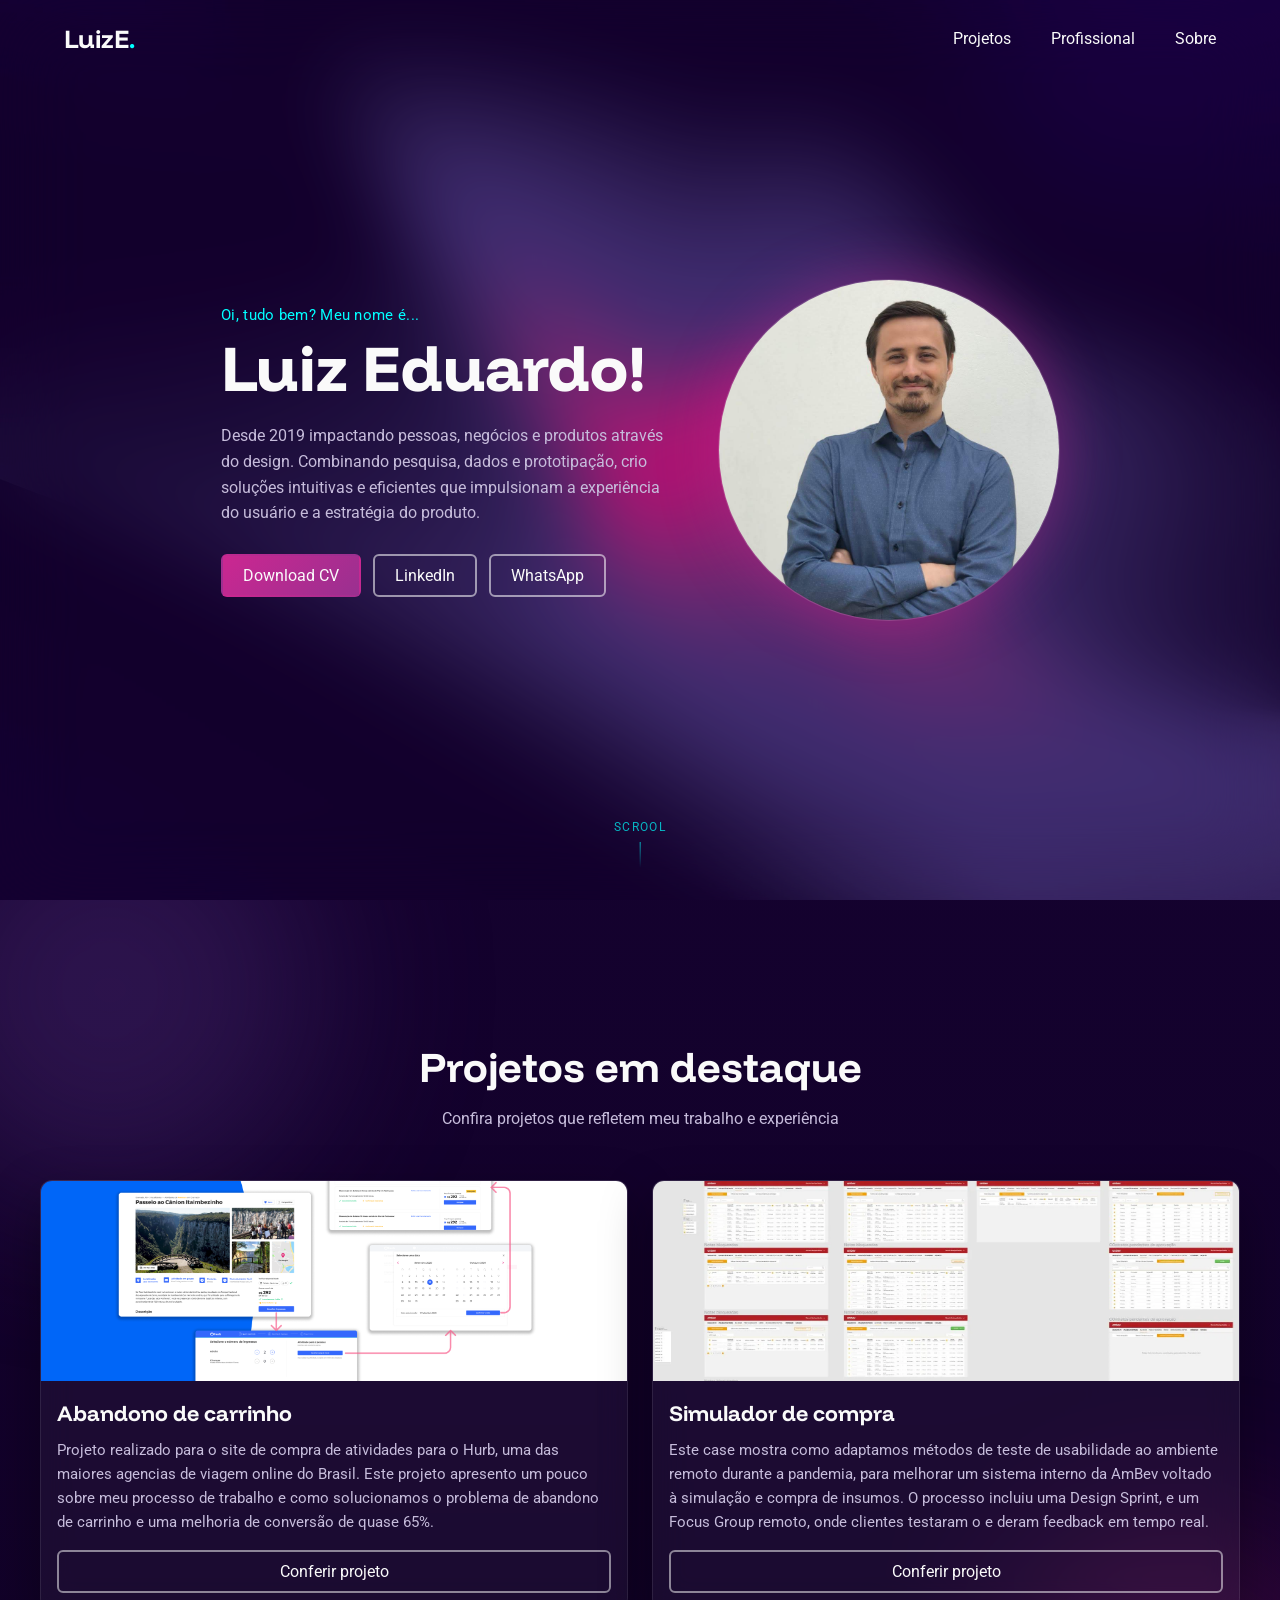
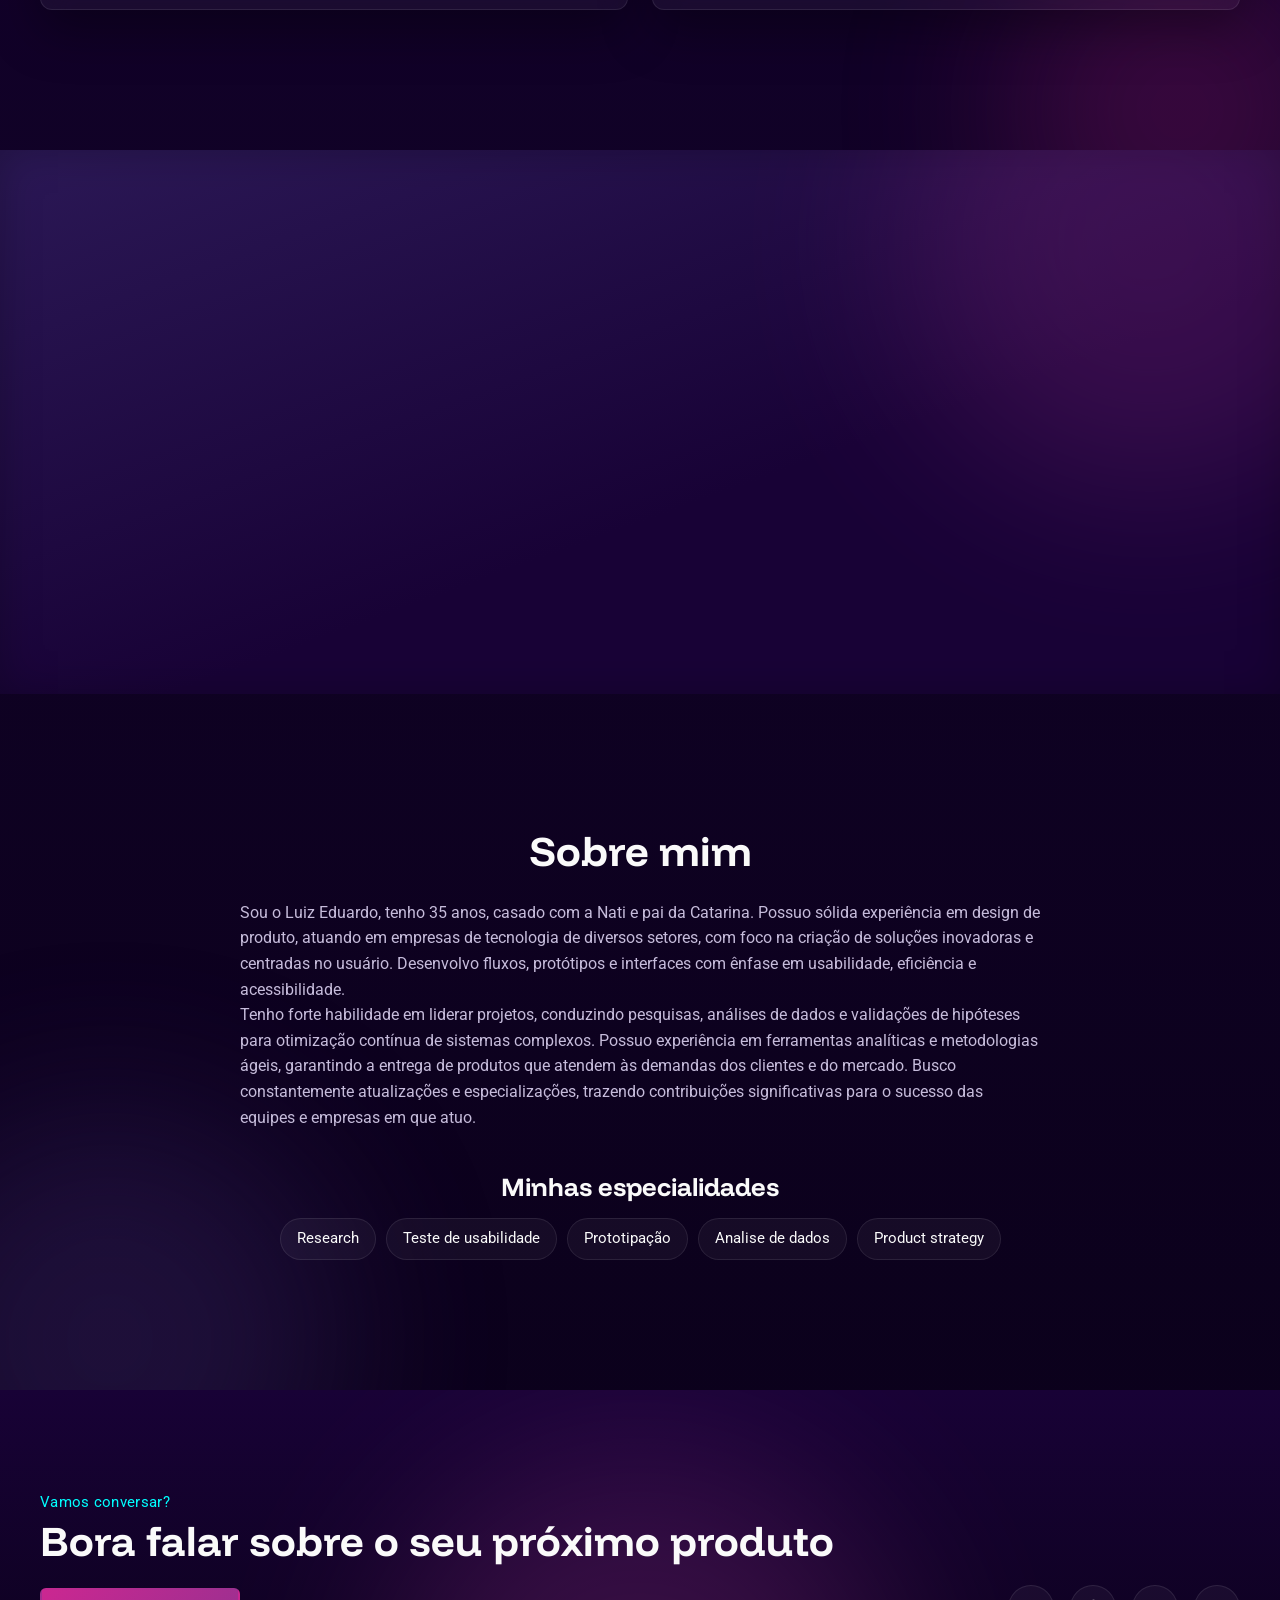
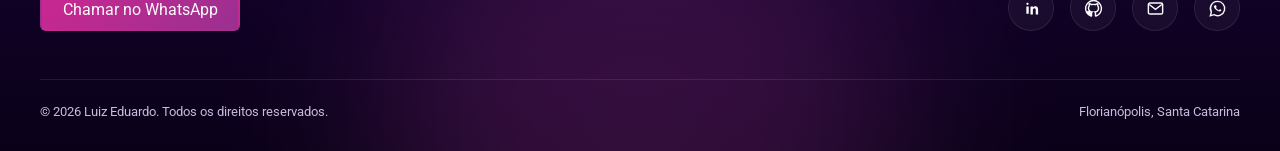
==== index.html @ 7a736dc8 "redirecionamento do css" ====
<!DOCTYPE html>
<html lang="pt-br">
<head>
<meta charset="UTF-8">
<meta name="viewport" content="width=device-width, initial-scale=1.0">
<title>Portfolio</title>
<link rel="preconnect" href="https://fonts.googleapis.com">
<link rel="stylesheet" href="./estilos/style.css">
<link rel="preconnect" href="https://fonts.gstatic.com" crossorigin>
<link href="https://fonts.googleapis.com/css2?family=Roboto:ital,wght@0,100..900;1,100..900&family=Funnel+Display:wght@300..800&display=swap" rel="stylesheet">
<style>

</style>
</head>
<body>
<header id="siteHeader">
    <menu>
        <nav>
            <a href="#hero">
                <h3>LuizE<span class="dot">.</span></h3>
            </a>
            <ul id="navList">
                <li><a href="#projetos">Projetos</a></li>
                <li><a href="#profissional">Profissional</a></li>
                <li><a href="#sobre">Sobre</a></li>
            </ul>
            <button class="nav-toggle" id="navToggle" aria-label="Abrir menu" aria-expanded="false">
                <span></span><span></span><span></span>
            </button>
        </nav>
    </menu>
</header>
<main>
    <div class="bg-hero"></div>
    <section id="hero">
        <article id="presentation">
            <p class="menor">Oi, tudo bem? Meu nome é...</p>
            <h1>Luiz Eduardo!</h1>
            <p>
                Desde 2019 impactando pessoas, negócios e produtos através do design. Combinando pesquisa, dados e prototipação, crio soluções intuitivas e eficientes que impulsionam a experiência do usuário e a estratégia do produto.
            </p>
            <div class="action">
                <a href="../docs/CV-LuizEduardoLucknerCosta.pdf" download="CV_LUIZ_LUCKNER.pdf" class="btn_hero primary">Download CV</a>
                <a href="https://www.linkedin.com/in/luizluckner/" rel="noopener noreferrer" class="btn_hero" target="_blank">LinkedIn</a>
                <a href="https://wa.me/5548999221465?text=Oi%20Luiz,%20acabei%20de%20visualizar%20seu%20portfólio%20e%20gostaria%20de%20conversar." rel="noopener noreferrer" class="btn_hero" target="_blank">WhatsApp</a>
            </div>
        </article>
        <aside id="myPhoto">
            <!--FOTO MINHA-->
            <img src="../image/myPhoto.jpg" alt="Foto de Luiz Eduardo">
        </aside>
        <span class="scroll-cue">Scrool</span>
    </section>
    <section id="projetos">
        <span class="blob b1"></span>
        <span class="blob b2"></span>
        <article id="cards">
            <h2 class="reveal">Projetos em destaque</h2>
            <p class="reveal">
                Confira projetos que refletem meu trabalho e experiência
            </p>
            <div id="cards-container">
                <div class="card hurb reveal">
                    <img src="../image/capa-abandono.png" alt="Capa do projeto Hurb">
                    <h3>Abandono de carrinho</h3>
                    <p>
                        Projeto realizado para o site de compra de atividades para o Hurb, uma das maiores agencias de viagem online do Brasil. Este projeto apresento um pouco sobre meu processo de trabalho e como solucionamos o problema de abandono de carrinho e uma melhoria de conversão de quase 65%.
                    </p>
                    <a href="abandono.html" class="btn-hurb">Conferir projeto</a>
                </div>
                <div class="card ambev reveal">
                    <img src="../image/ui-aplicado.webp" alt="Capa do projeto AmBev">
                    <h3>Simulador de compra</h3>
                    <p>
                        Este case mostra como adaptamos métodos de teste de usabilidade ao ambiente remoto durante a pandemia, para melhorar um sistema interno da AmBev voltado à simulação e compra de insumos. O processo incluiu uma Design Sprint, e um Focus Group remoto, onde clientes testaram o e deram feedback em tempo real.
                    </p>
                    <a href="simulador.html">Conferir projeto</a>
                </div>
                <div class="card volkin reveal">
                    <img src="../image/capa-plataforma.jpg" alt="Capa do projeto Volkin">
                    <h3>Projeto Volkin</h3>
                    <p>
                        Este case mostra como adaptamos métodos de teste de usabilidade ao ambiente remoto durante a pandemia, para melhorar um sistema interno da AmBev voltado à simulação e compra de insumos. O processo incluiu uma Design Sprint, e um Focus Group remoto, onde clientes testaram o e deram feedback em tempo real.
                    </p>
                    <a href="">Conferir projeto</a>
                </div>
            </div>
        </article>
    </section>
    <section id="profissional">
        <span class="blob"></span>
        <article class="profissional-container">
            <h2 class="reveal">Profissional</h2>
            <p class="reveal">
                Atuando desde 2019, passei por consultorias, startups e grandes empresas de tecnologia, sempre focado em criar experiências digitais que geram impacto real. Trabalhei em projetos para diferentes setores, desde marketplaces e turismo até soluções SaaS e indústria 4.0. Minha abordagem une pesquisa, análise de dados e prototipação para transformar desafios complexos em produtos intuitivos e eficientes.
            </p>
            <div class="carrossel reveal">
                <img src="../image/Group 2.png" alt="Catarinas Design">
                <img src="../image/Mask group.jpg" alt="Delivery Much">
                <img src="../image/Group 1.png" alt="Hurb">
                <img src="../image/ahgora 1.jpg" alt="Ahgora">
                <img src="../image/Mask group-1.jpg" alt="Vetta">
                <img src="../image/neogrid.png" alt="Neogrid">
            </div>
        </article>
    </section>
    <section id="sobre">
        <span class="blob"></span>
        <section class="sobre-container">
            <h2 class="reveal">Sobre mim</h2>
            <p class="reveal">
                Sou o Luiz Eduardo, tenho <span id="idade">33</span> anos, casado com a Nati e pai da Catarina.
                Possuo sólida experiência em design de produto, atuando em empresas de tecnologia de diversos setores, com foco na criação de soluções inovadoras e centradas no usuário. Desenvolvo fluxos, protótipos e interfaces com ênfase em usabilidade, eficiência e acessibilidade.
            </p>
            <p class="reveal">
                Tenho forte habilidade em liderar projetos, conduzindo pesquisas, análises de dados e validações de hipóteses para otimização contínua de sistemas complexos. Possuo experiência em ferramentas analíticas e metodologias ágeis, garantindo a entrega de produtos que atendem às demandas dos clientes e do mercado. Busco constantemente atualizações e especializações, trazendo contribuições significativas para o sucesso das equipes e empresas em que atuo.
            </p>
            <h3 class="reveal">Minhas especialidades</h3>
            <div class="especialidades reveal">
                <p class="espec">Research</p>
                <p class="espec">Teste de usabilidade</p>
                <p class="espec">Prototipação</p>
                <p class="espec">Analise de dados</p>
                <p class="espec">Product strategy</p>
            </div>
        </section>
    </section>
</main>
<footer>
    <span class="blob"></span>
    <div class="footer-container">
        <div class="footer-top">
            <div>
                <p class="menor reveal">Vamos conversar?</p>
                <h2 class="reveal">Bora falar sobre o seu próximo produto</h2>
                <a class="btn_hero primary footer-cta reveal" href="https://wa.me/5548999221465?text=Oi%20Luiz,%20acabei%20de%20visualizar%20seu%20portfólio%20e%20gostaria%20de%20conversar." target="_blank" rel="noopener noreferrer">Chamar no WhatsApp</a>
            </div>
            <div class="socials reveal">
                <a href="https://www.linkedin.com/in/luizluckner/" aria-label="LinkedIn" target="_blank" rel="noopener noreferrer">
                    <svg viewBox="0 0 24 24" fill="none" stroke-width="2"><path d="M6.94 7.5a1.44 1.44 0 1 0 0-2.88 1.44 1.44 0 0 0 0 2.88ZM5.5 9.5h3v9h-3v-9Zm5.5 0h2.87v1.23h.04c.4-.75 1.38-1.55 2.84-1.55 3.04 0 3.6 2 3.6 4.6v5.72h-3v-5.07c0-1.21-.02-2.77-1.69-2.77-1.69 0-1.95 1.32-1.95 2.68v5.16h-3v-9Z" fill="white" stroke="none"/></svg>
                </a>
                <a href="https://github.com/luizluckner" aria-label="GitHub" target="_blank" rel="noopener noreferrer">
                    <svg viewBox="0 0 24 24" fill="none" stroke="currentColor" stroke-width="1.8"><path d="M12 2a10 10 0 0 0-3.16 19.49c.5.1.68-.22.68-.48v-1.7c-2.78.6-3.37-1.34-3.37-1.34-.46-1.16-1.11-1.47-1.11-1.47-.91-.62.07-.6.07-.6 1 .07 1.53 1.03 1.53 1.03.9 1.53 2.36 1.09 2.93.83.09-.65.35-1.09.64-1.34-2.22-.25-4.56-1.11-4.56-4.95 0-1.1.39-1.99 1.03-2.69-.1-.25-.45-1.27.1-2.65 0 0 .84-.27 2.75 1.02a9.5 9.5 0 0 1 5 0c1.9-1.29 2.75-1.02 2.75-1.02.55 1.38.2 2.4.1 2.65.64.7 1.03 1.59 1.03 2.69 0 3.85-2.35 4.7-4.58 4.94.36.31.68.92.68 1.85v2.75c0 .26.18.58.69.48A10 10 0 0 0 12 2Z"/></svg>
                </a>
                <a href="mailto:luiz.luckner@gmail.com" aria-label="E-mail">
                    <svg viewBox="0 0 24 24" fill="none" stroke="currentColor" stroke-width="1.8"><rect x="3" y="5" width="18" height="14" rx="2"/><path d="m4 7 8 6 8-6"/></svg>
                </a>
                <a href="https://wa.me/5548999221465" aria-label="WhatsApp" target="_blank" rel="noopener noreferrer">
                    <svg viewBox="0 0 24 24" fill="none" stroke="currentColor" stroke-width="1.8"><path d="M12 3a9 9 0 0 0-7.75 13.5L3 21l4.6-1.21A9 9 0 1 0 12 3Z"/><path d="M8.5 8.5c.3-.7 1-.6 1.5-.5.3.7.7 1.5.8 1.7.1.2 0 .4-.1.6-.4.5-.8.7-.5 1.2.4.7 1.6 2 3 2.6.4.2.6.1.9-.2.3-.4.7-.9.9-.9.2 0 1.5.6 1.7.8.2.2.2.5.1.8-.2.6-1.1 1.1-1.7 1.1-1.4.1-3.6-.7-5.3-2.4-1.5-1.5-2.3-3.1-2.4-3.9 0-.4.1-.9.4-1.2Z" fill="white" stroke="none"/></svg>
                </a>
            </div>
        </div>
        <div class="footer-bottom">
            <span>© 2026 Luiz Eduardo. Todos os direitos reservados.</span>
            <span>Florianópolis, Santa Catarina</span>
        </div>
    </div>
</footer>

<script>
  // Header: fica com fundo/blur só depois que o usuário já rolou um pouco
  // (assim ele começa transparente sobre o hero, como no seu design original)
  const header = document.getElementById('siteHeader');
  window.addEventListener('scroll', () => {
    header.classList.toggle('scrolled', window.scrollY > 40);
  });

  // Menu mobile: abre/fecha a lista de links
  const navToggle = document.getElementById('navToggle');
  const navList = document.getElementById('navList');
  navToggle.addEventListener('click', () => {
    const isOpen = navList.classList.toggle('open');
    navToggle.setAttribute('aria-expanded', isOpen);
  });
  navList.querySelectorAll('a').forEach(link => {
    link.addEventListener('click', () => navList.classList.remove('open'));
  });

  // Calcula a idade real considerando se o aniversário deste ano já passou ou não
function calcularIdade(dataNascimento) {
  const hoje = new Date();
  const nascimento = new Date(dataNascimento);

  let idade = hoje.getFullYear() - nascimento.getFullYear();

  // Se ainda não chegou o mês/dia do aniversário este ano, tira 1 da conta
  const aindaNaoFezAniversario =
    hoje.getMonth() < nascimento.getMonth() ||
    (hoje.getMonth() === nascimento.getMonth() && hoje.getDate() < nascimento.getDate());

  if (aindaNaoFezAniversario) idade--;

  return idade;
}

// Sua data: 02/07/1991 -> formato ISO é ano-mês-dia
const idadeEl = document.getElementById('idade');
if (idadeEl) {
  idadeEl.textContent = calcularIdade('1991-07-02');
}

  // Reveal on scroll: mesma lógica de sempre, observa e anima quando entra na tela
  const revealObserver = new IntersectionObserver((entries) => {
    entries.forEach(entry => {
      if (entry.isIntersecting) {
        entry.target.classList.add('is-visible');
        revealObserver.unobserve(entry.target);
      }
    });
  }, { threshold: 0.15 });
  document.querySelectorAll('.reveal').forEach(el => revealObserver.observe(el));
</script>
</body>
</html>
---- estilos/style.css ----
/* =========================================================
   PALETA — extraída de verdade da sua imagem bg-hero.jpg
   (indigo profundo -> roxo -> magenta -> rosa vibrante)
   ========================================================= */
* { margin:0; padding:0; box-sizing:border-box; }

:root{
  --white:#fafafa;
  --black:#1e1e1e;
  --bg-0:#0a0119;
  --bg-1:#180236;
  --bg-2:#2b1856;
  --purple:#4a337d;
  --violet:#5c3788;
  --magenta:#9a3090;
  --pink:#cb2791;
  --pink-bright:#ef39ac;
  --muted:#c6bcdb;
  --glass:rgba(255,255,255,.045);
  --glass-border:rgba(255,255,255,.09);
}

body{
  font-family:"Roboto", serif;
  background:linear-gradient(180deg, var(--bg-1) 0%, var(--bg-0) 100%);
  color:var(--white);
  overflow-x:hidden;
}

h1,h2,h3{ font-family:"Funnel Display", serif; font-style:normal; }
h1{ font-size:4em; font-weight:800; }
h2{ font-size:2.6em; }
h3{ font-size:1.6em; }
p{ line-height:1.6em; }
img{ max-width:100%; display:block; }

::selection{ background:var(--pink); color:var(--white); }

/* ---------- MENU ---------- */
header{
  position:fixed; top:0; width:100%; z-index:100;
  color:var(--white);
  transition:background-color .35s ease, backdrop-filter .35s ease, box-shadow .35s ease;
}
header.scrolled{
  background-color:rgba(10,1,25,.65);
  backdrop-filter:blur(14px);
  box-shadow:0 1px 0 var(--glass-border);
}

.dot {
  color: aqua;
  /*font-size: 1.2em;*/
}

nav{
  padding:22px 24px; margin:auto; max-width:1200px;
  display:flex; justify-content:space-between; align-items:center;
}
header > menu > nav > a{ text-decoration:none; color:var(--white); }
ul{ display:flex; justify-content:center; align-items:center; gap:40px; list-style:none; }
header > menu > nav > ul > li > a{
  color:var(--white); text-decoration:none; position:relative; padding-bottom:4px;
}
header > menu > nav > ul > li > a::after{
  content:''; position:absolute; left:0; bottom:0; width:0; height:2px;
  background:var(--pink-bright); transition:width .25s ease;
}
header > menu > nav > ul > li > a:hover::after{ width:100%; }

.nav-toggle{
  display:none; background:none; border:none; cursor:pointer; padding:6px; z-index:110;
}
.nav-toggle span{ display:block; width:24px; height:2px; background:var(--white); margin:5px 0; transition:.25s; }

/* ---------- HERO ---------- */
.bg-hero{
  position:absolute; width:100%; height:100vh;
  background-image:url([data-uri]);
  background-repeat:no-repeat; background-size:cover; background-position:center;
  z-index:-2;
}
.bg-hero::after{
  content:''; width:100%; height:100vh;
  background-color:rgba(10,1,25,.25);
  backdrop-filter:blur(40px);
  position:absolute;
}
#hero{
  height:100vh; width:100%;
  display:flex; justify-content:center; align-items:center; gap:48px;
  padding:0 24px;
}
#hero .menor{
  color:aqua;
  /*text-shadow:0 0 12px rgba(239,57,172,.55);*/
  font-size:.95em; letter-spacing:.02em;
}
#presentation{ max-width:560px; }
#presentation h1{ margin-bottom:16px; font-size:clamp(2.4em, 5.5vw, 4em); }
#presentation p{ max-width:450px; line-height:1.6em; color:var(--muted); }

.action{ display:flex; gap:12px; margin-top:28px; flex-wrap:wrap; }
.btn_hero{
  text-decoration:none; color:var(--white); padding:10px 20px;
  display:block; border:2px solid rgba(255,255,255,.55); border-radius:6px;
  transition:background-color .3s, border-color .3s, box-shadow .3s;
}
.btn_hero:hover{
  background-color:rgba(255,255,255,.08);
  border-color:var(--pink-bright);
  box-shadow:0 0 22px rgba(239,57,172,.35);
}
.btn_hero.primary{
  background:linear-gradient(135deg, var(--pink), var(--magenta));
  border-color:transparent;
}
.btn_hero.primary:hover{ box-shadow:0 0 26px rgba(239,57,172,.55); }

#myPhoto img{
  object-fit:cover; width:340px; height:340px;
  background-color:var(--white); border-radius:50%;
  box-shadow:0 0 0 1px rgba(255,255,255,.15), 0 0 60px rgba(203,39,145,.45);
}

.scroll-cue{
  position:absolute; bottom:32px; left:50%; transform:translateX(-50%);
  font-family:"Roboto", sans-serif; font-size:12px; letter-spacing:.12em;
  color:aqua; text-transform:uppercase; opacity:.7;
  display:flex; flex-direction:column; align-items:center; gap:8px;
}
.scroll-cue::after{
  content:''; width:1px; height:26px; background:linear-gradient(aqua, transparent);
  animation:cue 1.8s ease infinite;
}
@keyframes cue{ 0%{opacity:0; transform:translateY(-4px);} 50%{opacity:1;} 100%{opacity:0; transform:translateY(10px);} }

/* ---------- BLOBS AMBIENTE (ecoam a arte do hero nas outras seções) ---------- */
.blob{
  position:absolute; border-radius:50%; filter:blur(90px); z-index:0; pointer-events:none;
}

/* ---------- PROJETOS ---------- */
#projetos{ position:relative; padding:140px 24px; overflow:hidden; }
#projetos .blob.b1{ width:420px; height:420px; background:var(--violet); opacity:.35; top:-120px; left:-100px; }
#projetos .blob.b2{ width:360px; height:360px; background:var(--pink); opacity:.22; bottom:-140px; right:-80px; }

#cards{
  max-width:1200px; margin:auto; text-align:center; position:relative; z-index:1;
}
#cards h2{ margin-bottom:14px; }
#cards > p{ color:var(--muted); }

#cards-container{
  width:100%; margin-top:48px;
  display:flex; justify-content:center; align-items:stretch;
  flex-flow:row wrap; gap:24px;
}

.card{
  background:var(--glass);
  backdrop-filter:blur(16px);
  border:1px solid var(--glass-border);
  border-radius:12px; overflow:hidden;
  width:calc(33.333% - 16px); min-width:280px; flex:1 1 320px;
  box-shadow:0 20px 50px rgba(0,0,0,.35);
  display:flex; flex-flow:column nowrap;
  transition:transform .35s ease, border-color .35s ease, box-shadow .35s ease;
}
.card:hover{
  transform:translateY(-6px);
  border-color:rgba(239,57,172,.5);
  box-shadow:0 24px 60px rgba(0,0,0,.4), 0 0 40px rgba(203,39,145,.2);
}
.volkin{ display:none; } /* OCULTADO ATÉ CASE ESTAR PRONTO */

.card img{ height:200px; width:100%; object-fit:cover; }
.card h3{ margin:18px 16px 0; font-size:1.35em; text-align:left; }
.card p{
  text-align:start; padding:12px 16px 0; font-size:.94em;
  color:var(--muted); display:block; flex:1;
}
.card a{
  display:block; margin:16px; padding:10px 16px;
  border:2px solid rgba(255,255,255,.5); border-radius:6px;
  text-decoration:none; color:var(--white); text-align:center;
  transition:background-color .3s, border-color .3s;
}
.card a:hover{
  background-color:rgba(255,255,255,.08);
  border-color:var(--pink-bright);
}

/* ---------- PROFISSIONAL ---------- */
#profissional{
  position:relative; overflow:hidden;
  background:linear-gradient(160deg, var(--bg-2), var(--bg-1) 60%);
  box-shadow:inset 0 0 40px rgba(0,0,0,.25);
}
#profissional .blob{ width:500px; height:500px; background:var(--magenta); opacity:.25; top:-160px; right:-120px; }

.profissional-container{
  max-width:1200px; margin:auto; padding:110px 24px;
  text-align:center; display:flex; align-items:center; flex-flow:column nowrap;
  position:relative; z-index:1;
}
.profissional-container p{
  margin:24px auto; max-width:650px; color:var(--muted);
}

.carrossel{
  width:100%; max-width:700px;
  display:flex; justify-content:center; flex-wrap:wrap; gap:18px;
}
.carrossel img{
  width:96px; height:96px; border-radius:10px; object-fit:cover;
  box-shadow:0 0 0 1px var(--glass-border);
  filter:grayscale(.15);
  transition:transform .3s ease, box-shadow .3s ease, filter .3s ease;
}
.carrossel img:hover{
  transform:translateY(-4px) scale(1.04);
  box-shadow:0 0 0 1px rgba(239,57,172,.5), 0 12px 28px rgba(203,39,145,.25);
  filter:grayscale(0);
}

/* ---------- SOBRE ---------- */
#sobre{ position:relative; padding:130px 24px; overflow:hidden; }
#sobre .blob{ width:460px; height:460px; background:var(--purple); opacity:.3; bottom:-180px; left:-120px; }

.sobre-container{ max-width:800px; margin:auto; position:relative; z-index:1; }
.sobre-container h2{ text-align:center; margin-bottom:24px; }
.sobre-container > p{ color:var(--muted); }
.sobre-container h3{ margin-top:40px; margin-bottom:16px; text-align:center; }

.especialidades{
  display:flex; flex-wrap:wrap; justify-content:center; gap:10px;
}
.espec{
  border:1px solid var(--glass-border); background:var(--glass);
  padding:8px 16px; border-radius:30px; font-size:.92em;
  transition:border-color .3s ease, background-color .3s ease;
}
.espec:hover{ border-color:rgba(239,57,172,.55); background:rgba(239,57,172,.08); }

/* ---------- FOOTER ---------- */
footer{
  position:relative; overflow:hidden;
  background:linear-gradient(180deg, var(--bg-1), var(--bg-0));
  padding:100px 24px 32px;
}
footer .blob{ width:520px; height:520px; background:var(--magenta); opacity:.28; bottom:-220px; left:50%; transform:translateX(-50%); }

.footer-container{ max-width:1200px; margin:auto; position:relative; z-index:1; }
.footer-top{
  display:flex; justify-content:space-between; align-items:flex-end; flex-wrap:wrap; gap:32px;
  padding-bottom:48px; border-bottom:1px solid var(--glass-border);
}
.footer-top h2{ /*max-width:12ch;*/ font-size:clamp(1.9em, 4vw, 2.6em); }
.footer-cta{
  max-width:200px; text-align:center;
  margin-top:22px;
}

.footer-top .menor { color:aqua; font-size:.95em; letter-spacing:.02em; }

.socials{ display:flex; gap:16px; }
.socials a{
  width:46px; 
  height:46px; 
  border-radius:50%;
  border:1px solid var(--glass-border); 
  background:var(--glass);
  display:flex; 
  align-items:center; 
  justify-content:center;
  transition:border-color .3s ease, transform .3s ease, box-shadow .3s ease;
}
.socials a:hover{
  border-color:rgba(239,57,172,.6); transform:translateY(-4px);
  box-shadow:0 10px 26px rgba(203,39,145,.3);
}
.socials svg{ 
  width:19px; 
  height:19px; 
  stroke:var(--white); }

.footer-bottom{
  display:flex; 
  justify-content:space-between; 
  flex-wrap:wrap; 
  gap:12px;
  padding-top:24px; 
  font-size:13px; 
  color:var(--muted);
}

.reveal{ opacity:0; transform:translateY(22px); transition:opacity .7s ease, transform .7s ease; }
.reveal.is-visible{ opacity:1; transform:translateY(0); }

@media (prefers-reduced-motion: reduce){
  .reveal{ opacity:1; transform:none; transition:none; }
  .scroll-cue::after{ animation:none; }
}

/* ---------- RESPONSIVO ---------- */
@media (max-width: 900px){
  #cards-container{ flex-flow:column nowrap; align-items:stretch; }
  .card{ width:100%; }
}

@media (max-width: 760px){
  h1{ font-size:2.6em; }
  #hero{ flex-flow:column-reverse; text-align:center; padding-top:120px; gap:28px; }
  #presentation p{ margin:0 auto; }
  .action{ justify-content:center; }
  #myPhoto img{ width:200px; height:200px; }

  ul{
    position:fixed; inset:0 0 0 auto; height:100vh; width:min(78vw, 320px);
    flex-direction:column; justify-content:center; gap:32px;
    background:rgba(10,1,25,.92); backdrop-filter:blur(18px);
    transform:translateX(100%); transition:transform .3s ease;
  }
  ul.open{ transform:translateX(0); }
  .nav-toggle{ display:block; }

  .profissional-container p{ padding:0 8px; }
  .carrossel img{ width:76px; height:76px; }
}
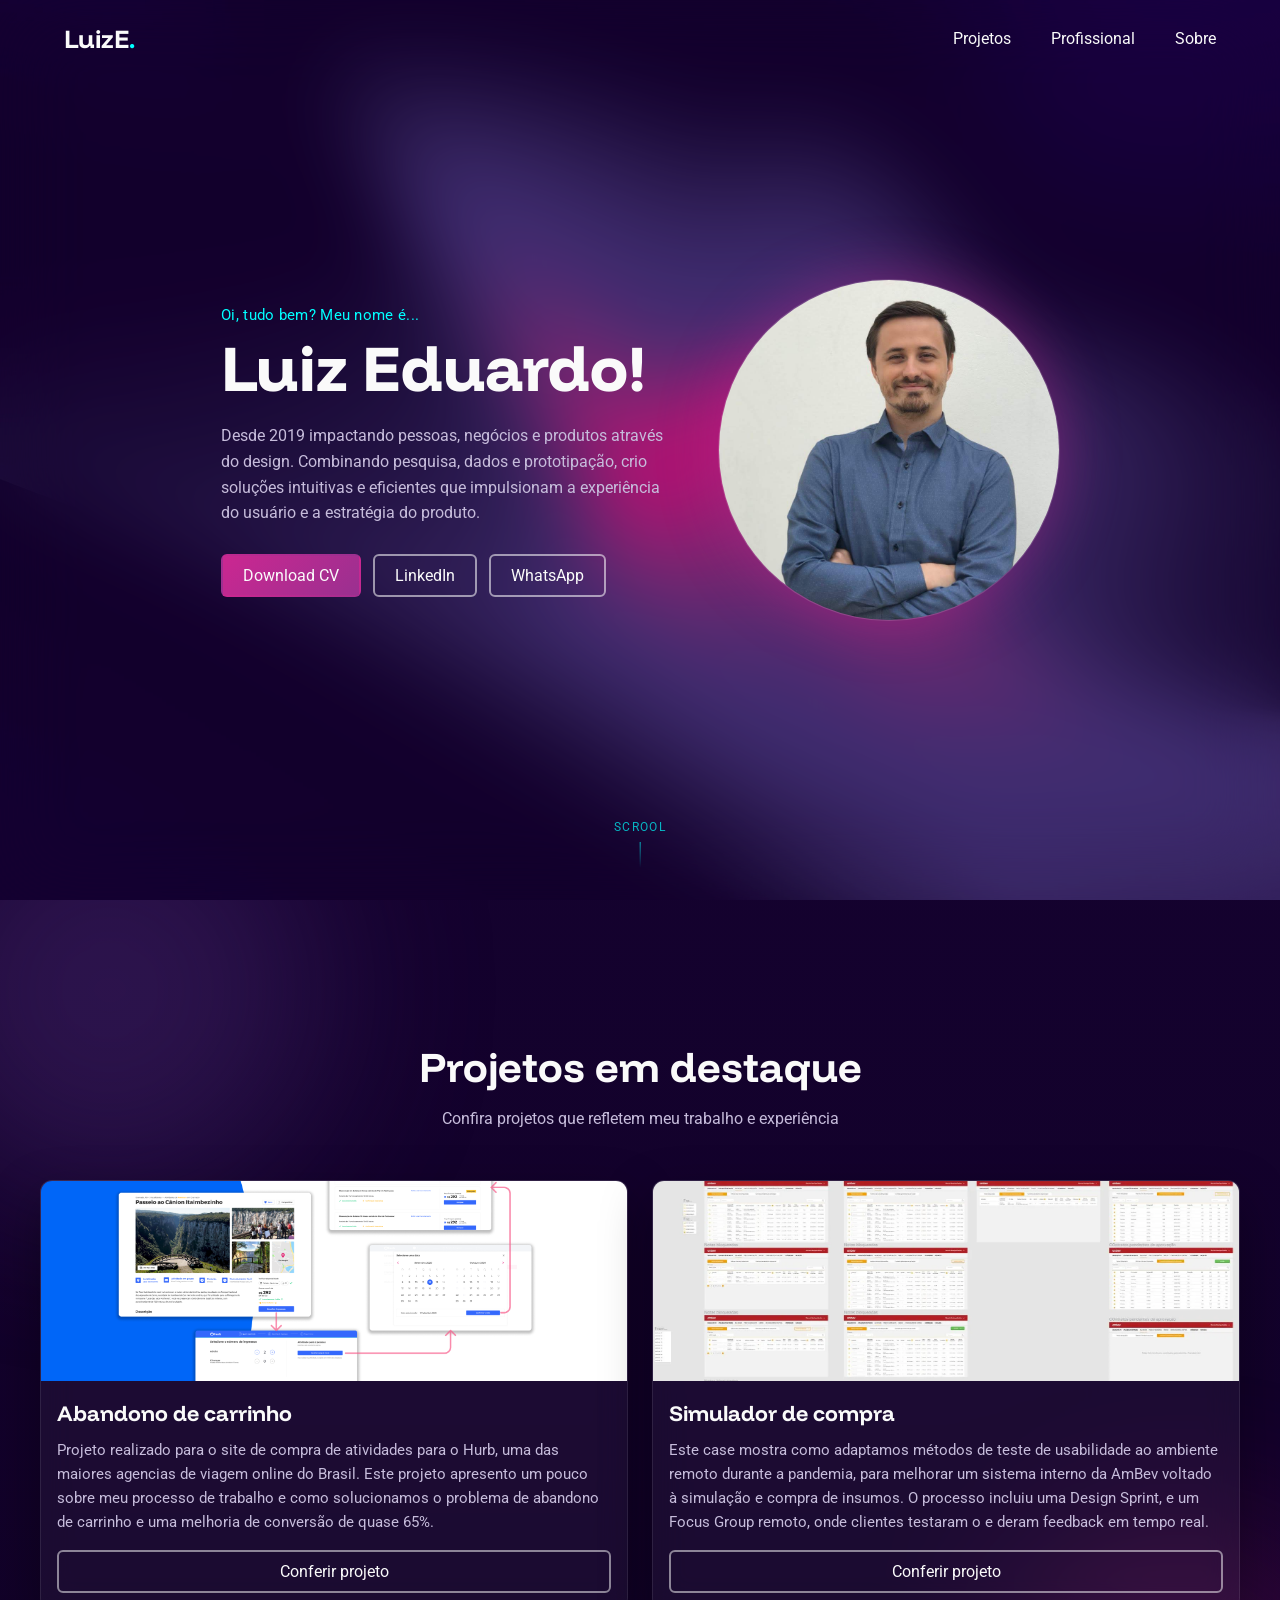
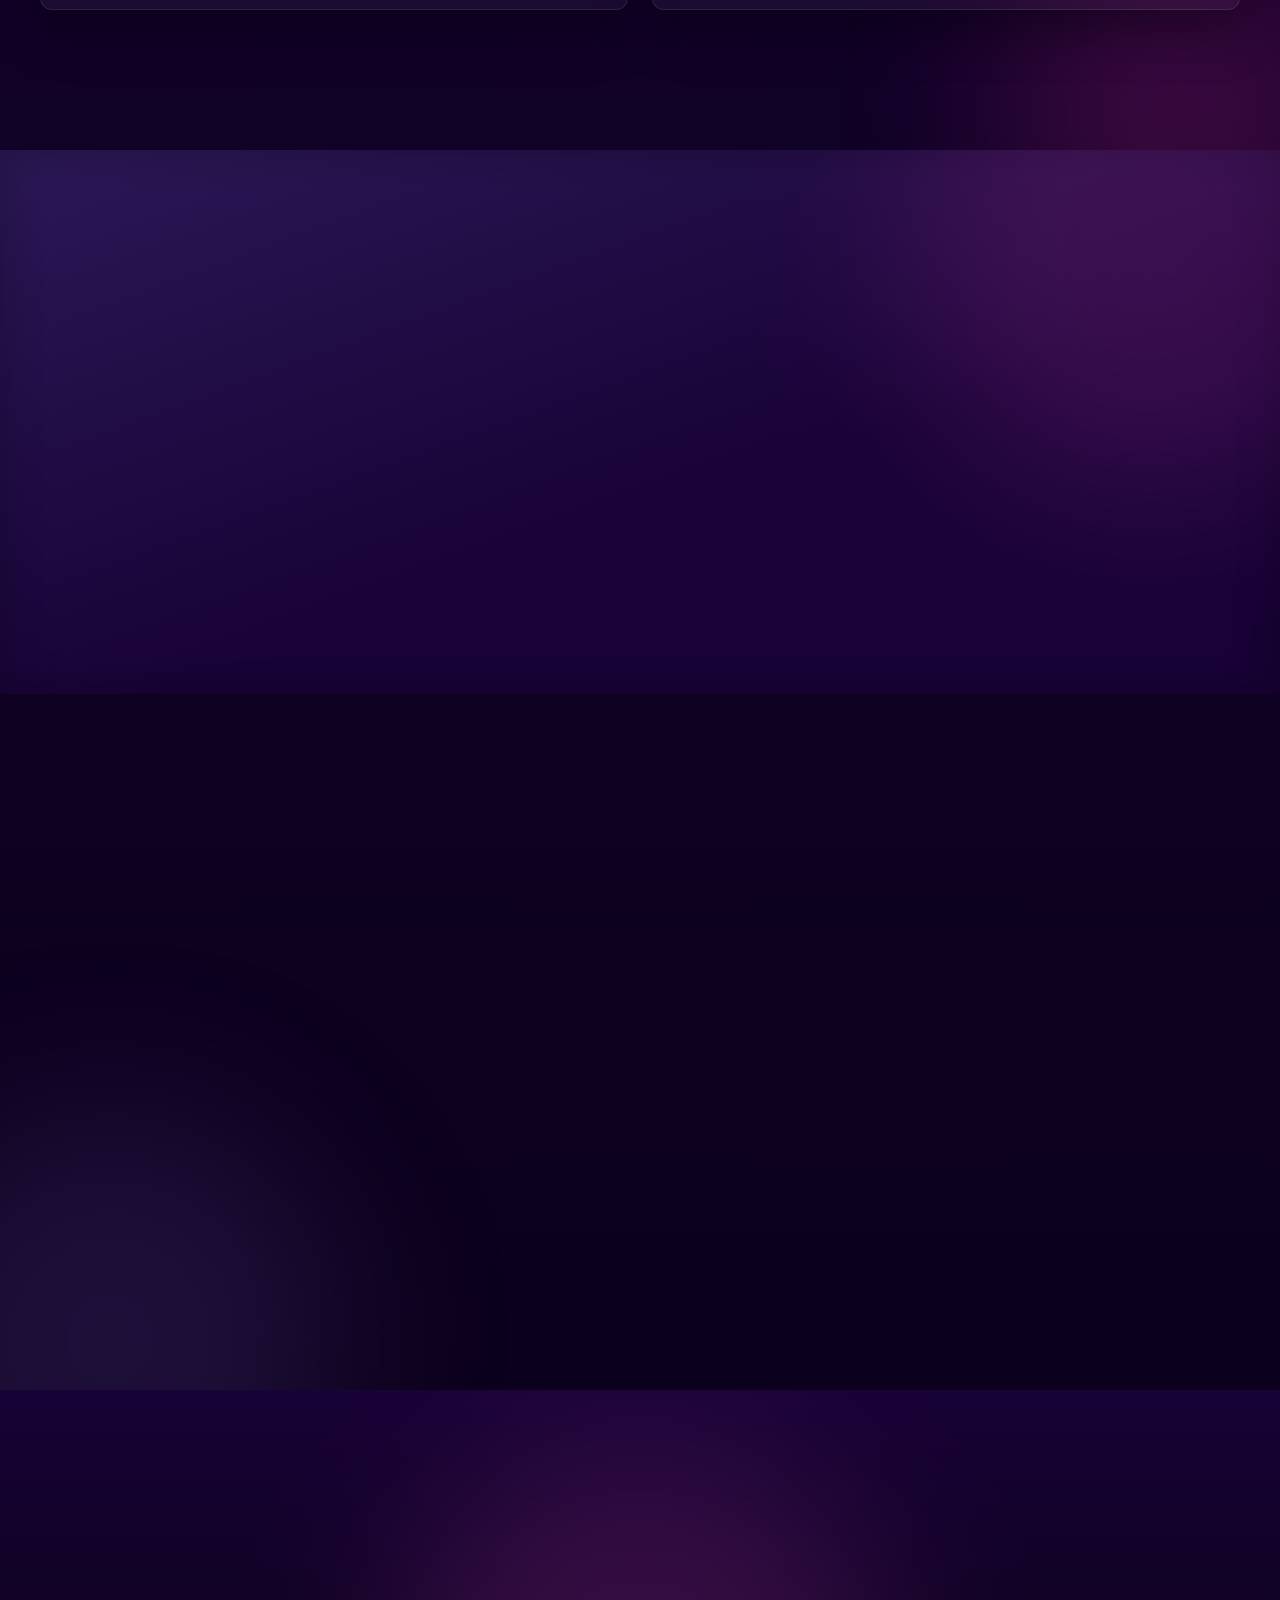
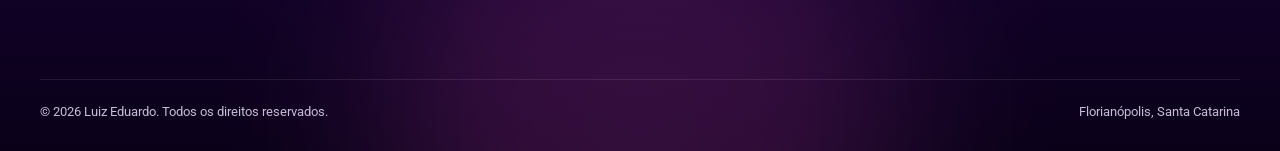
==== commit a7560a2d: "Update index.html" ====
--- a/index.html
+++ b/index.html
@@ -40,7 +40,7 @@
                 Desde 2019 impactando pessoas, negócios e produtos através do design. Combinando pesquisa, dados e prototipação, crio soluções intuitivas e eficientes que impulsionam a experiência do usuário e a estratégia do produto.
             </p>
             <div class="action">
-                <a href="../docs/CV-LuizEduardoLucknerCosta.pdf" download="CV_LUIZ_LUCKNER.pdf" class="btn_hero primary">Download CV</a>
+                <a href="./docs/Curriculum_LuizEduardo.pdf" download="CV_LUIZ_LUCKNER.pdf" class="btn_hero primary">Download CV</a>
                 <a href="https://www.linkedin.com/in/luizluckner/" rel="noopener noreferrer" class="btn_hero" target="_blank">LinkedIn</a>
                 <a href="https://wa.me/5548999221465?text=Oi%20Luiz,%20acabei%20de%20visualizar%20seu%20portfólio%20e%20gostaria%20de%20conversar." rel="noopener noreferrer" class="btn_hero" target="_blank">WhatsApp</a>
             </div>
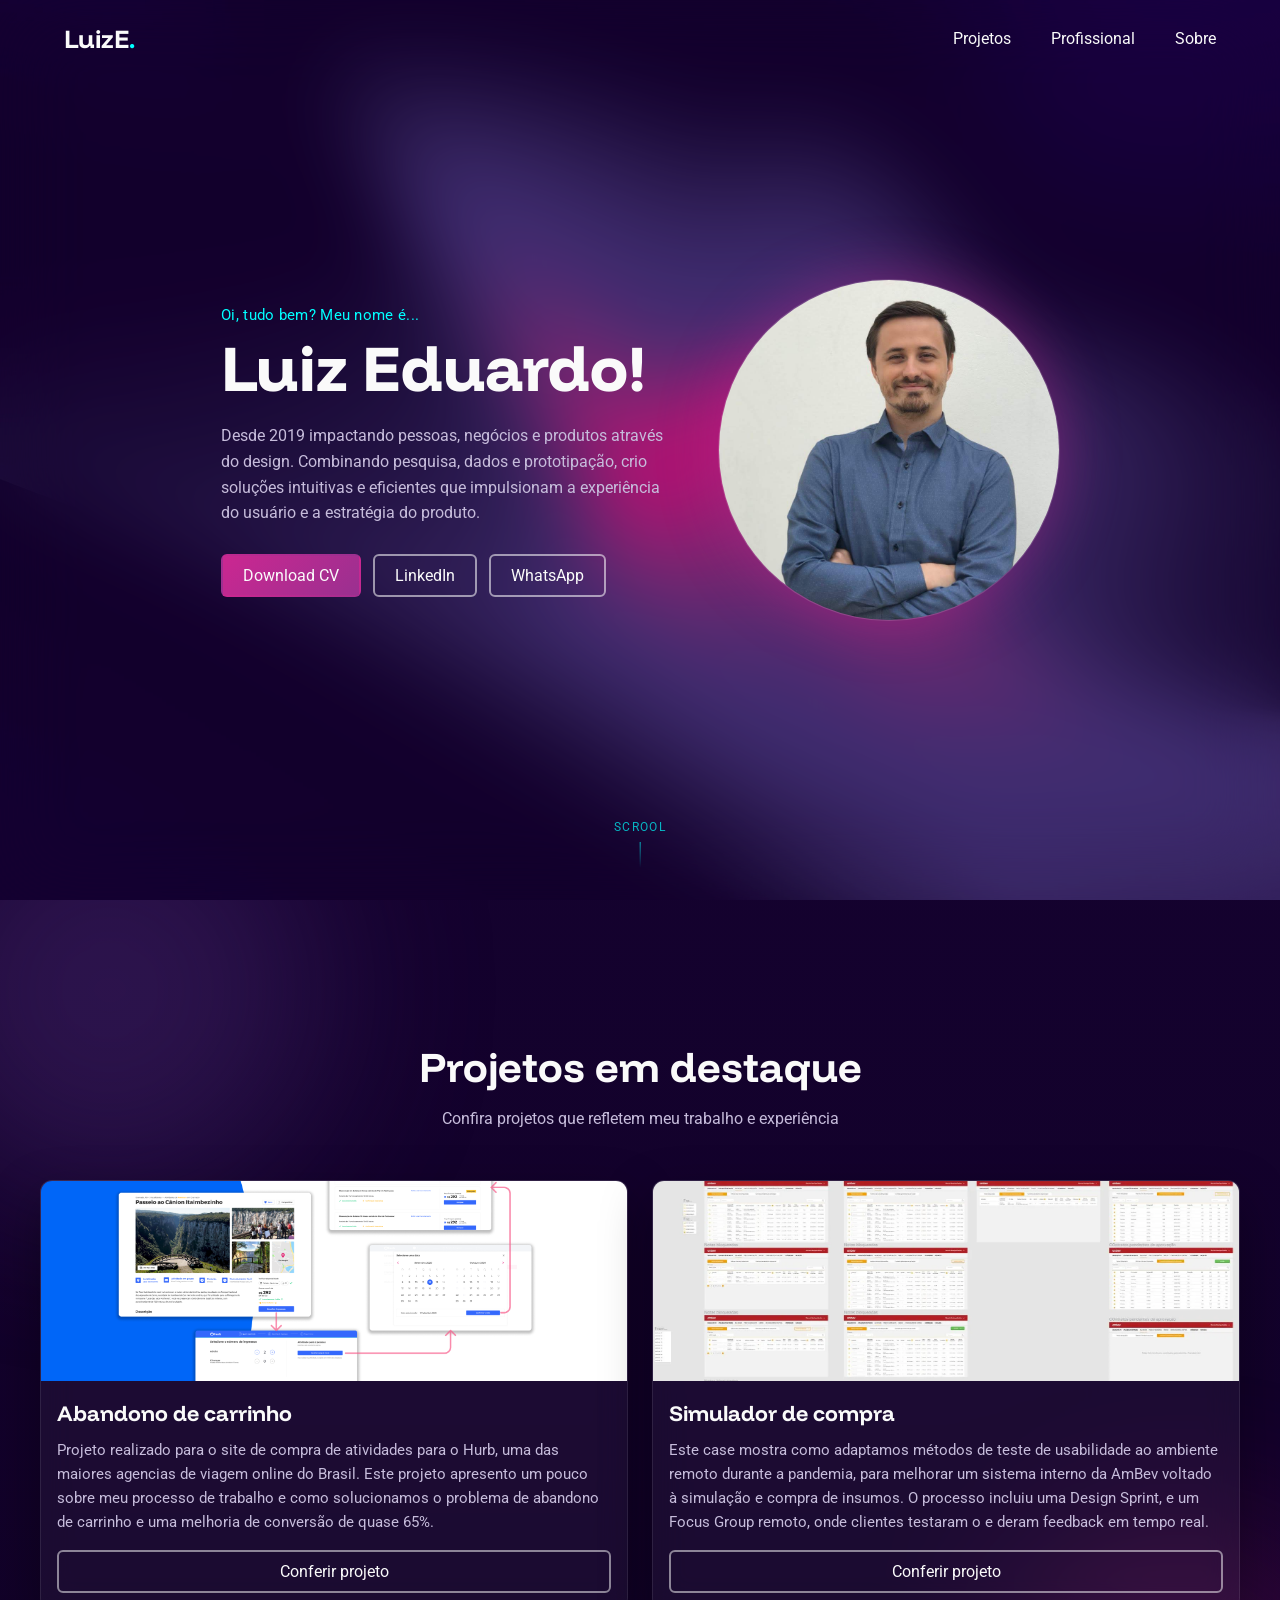
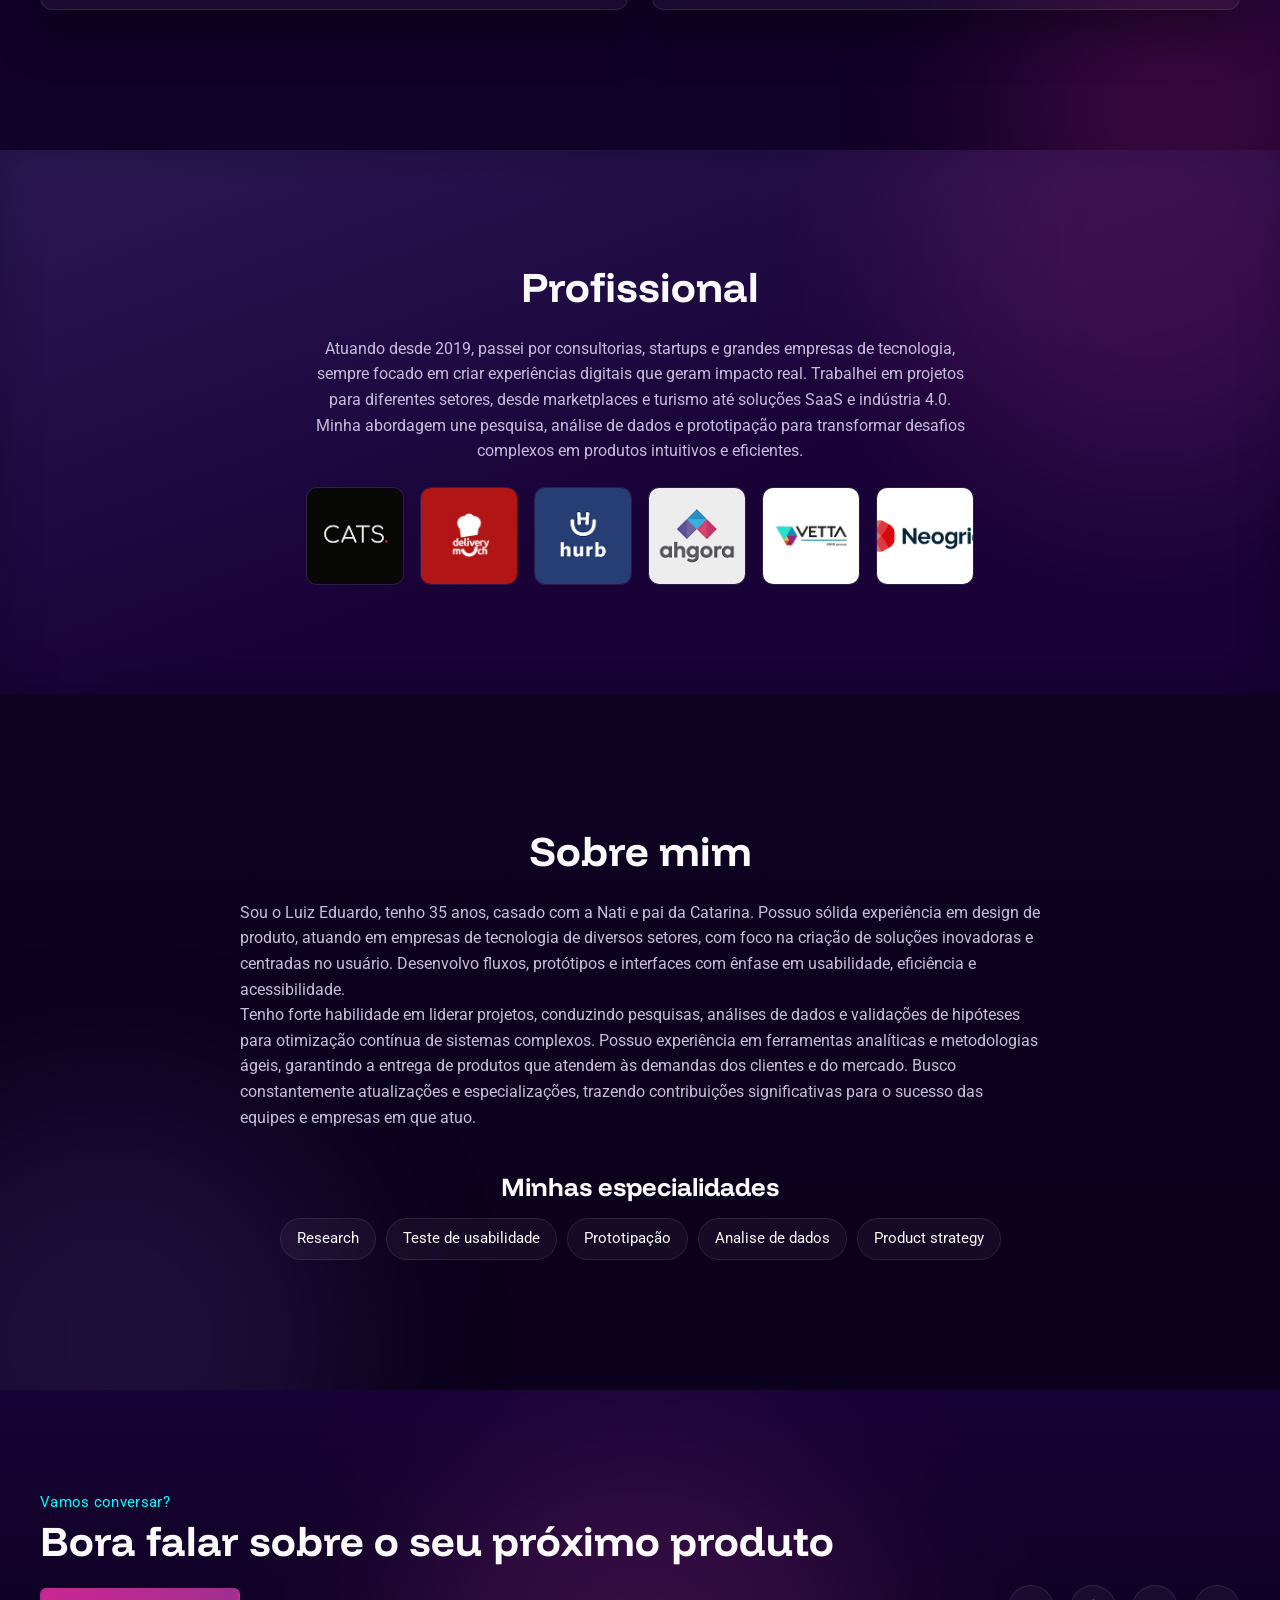
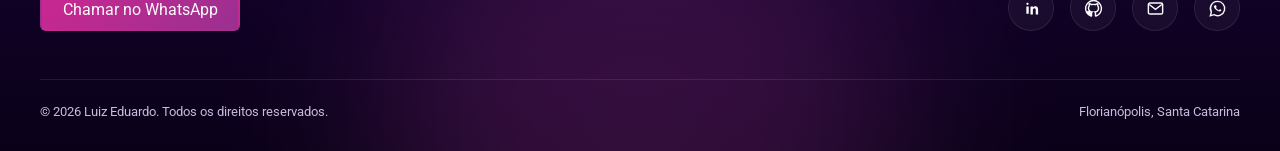
==== commit f61f21b7: "Atualizando titulo do site" ====
--- a/index.html
+++ b/index.html
@@ -3,7 +3,7 @@
 <head>
 <meta charset="UTF-8">
 <meta name="viewport" content="width=device-width, initial-scale=1.0">
-<title>Portfolio</title>
+<title>Luiz Eduardo | Product Designer</title>
 <link rel="preconnect" href="https://fonts.googleapis.com">
 <link rel="stylesheet" href="./estilos/style.css">
 <link rel="preconnect" href="https://fonts.gstatic.com" crossorigin>
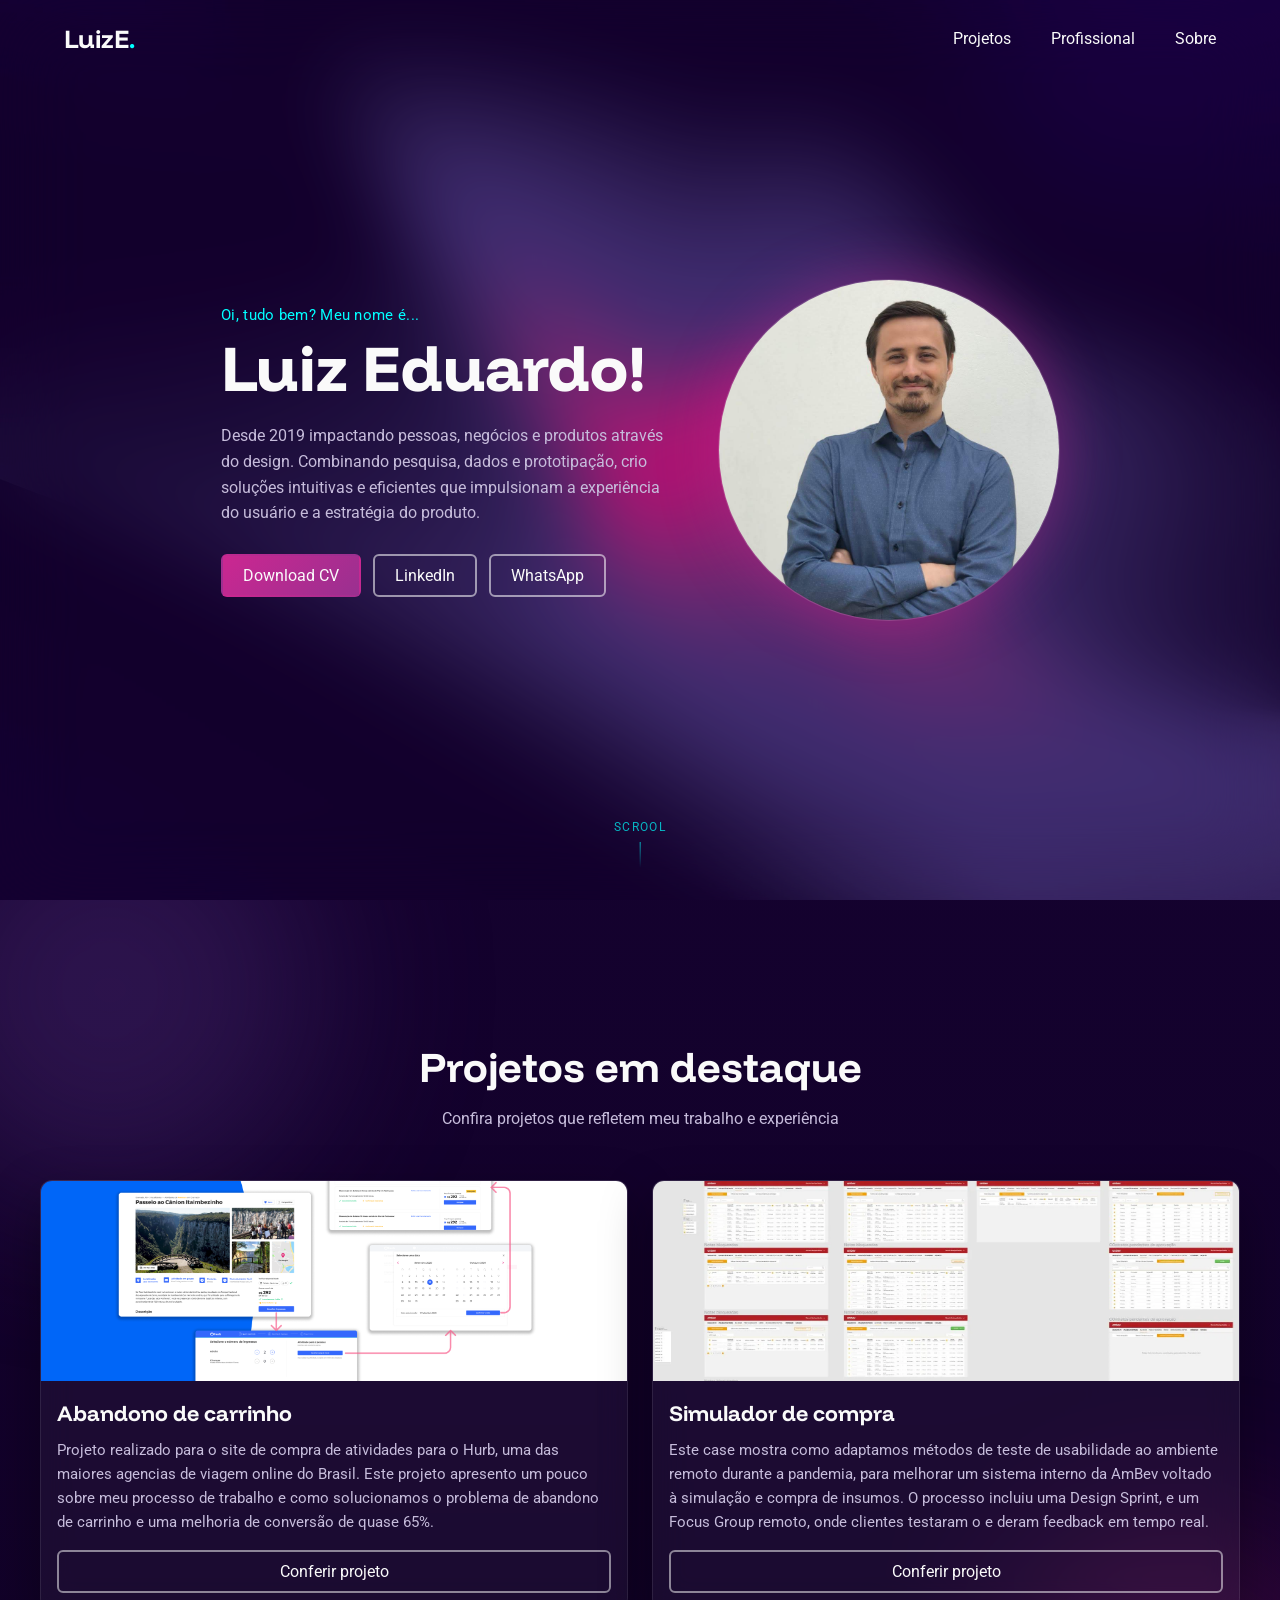
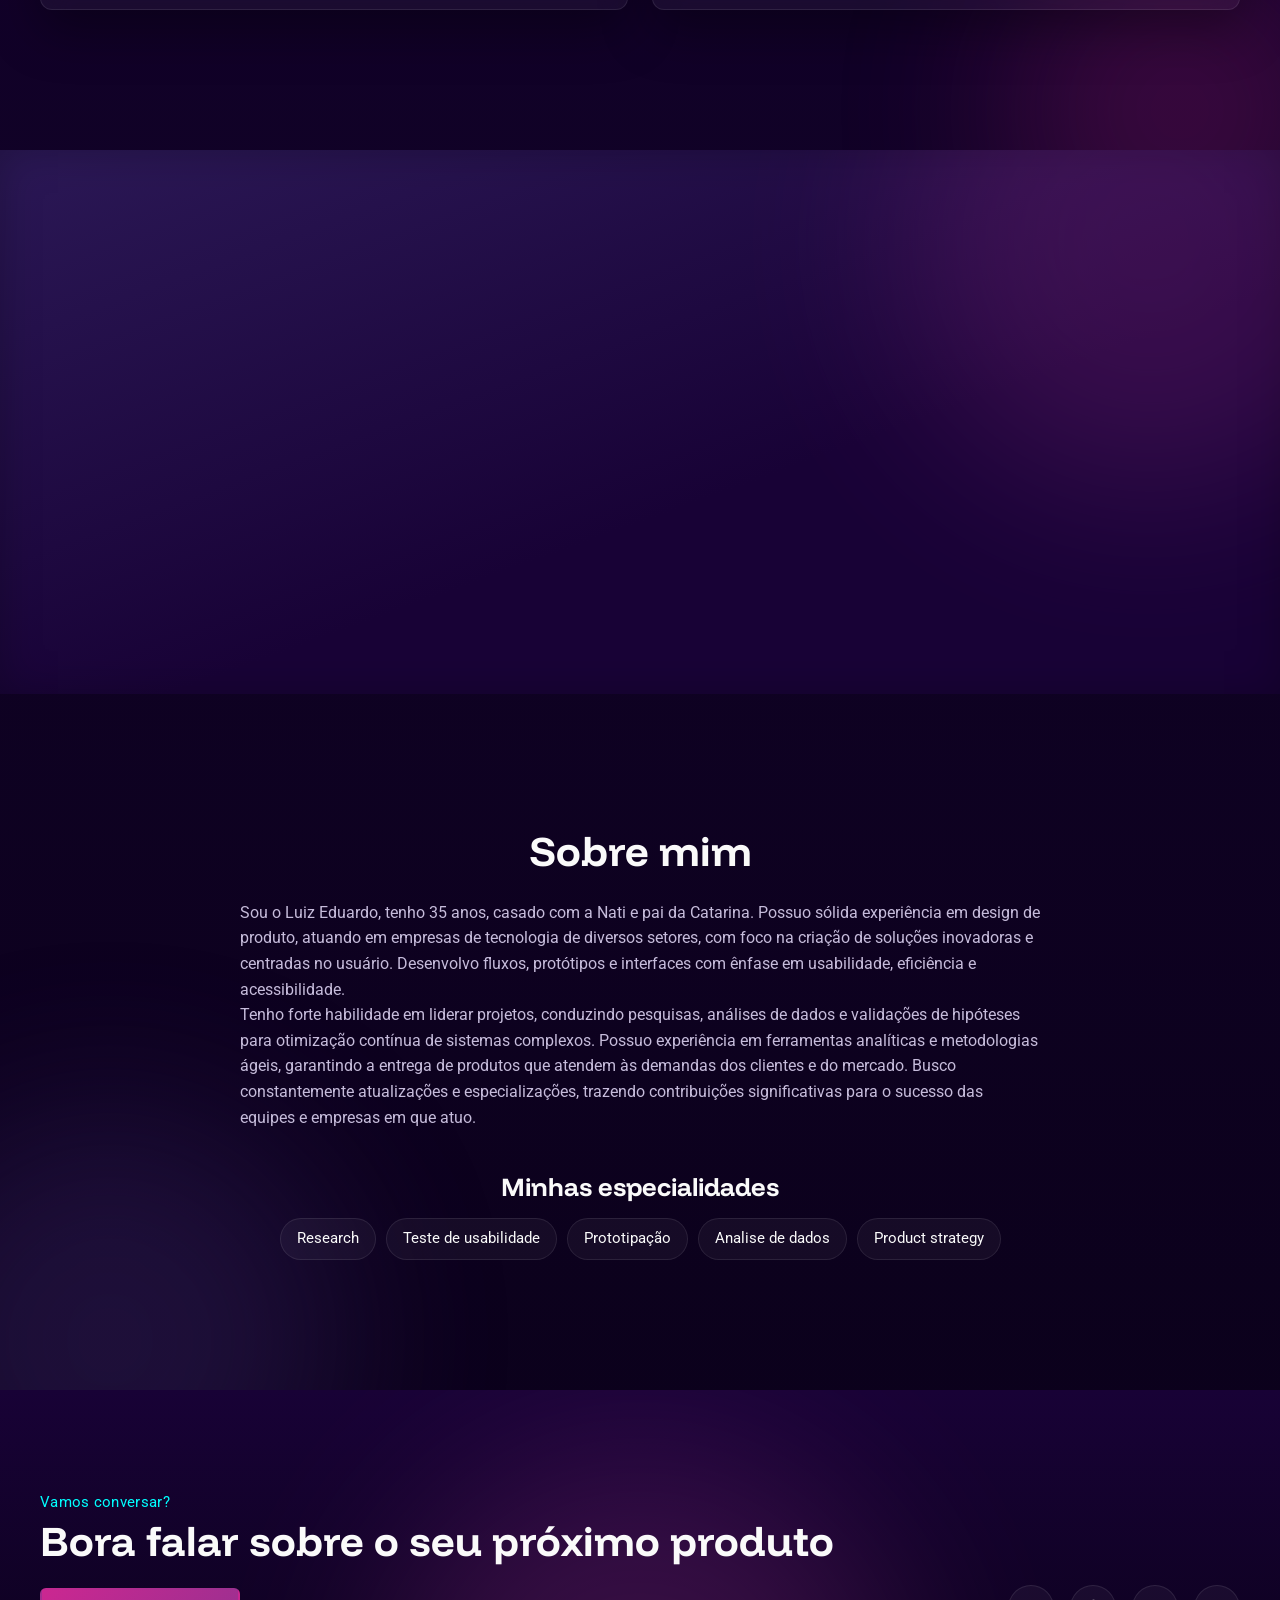
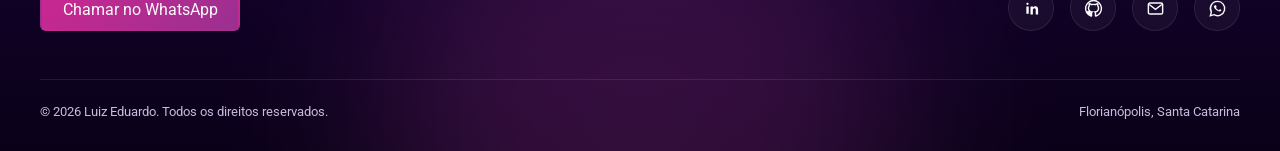
==== commit ff9e94a3: "rename favicon" ====
--- a/index.html
+++ b/index.html
@@ -8,6 +8,7 @@
 <link rel="stylesheet" href="./estilos/style.css">
 <link rel="preconnect" href="https://fonts.gstatic.com" crossorigin>
 <link href="https://fonts.googleapis.com/css2?family=Roboto:ital,wght@0,100..900;1,100..900&family=Funnel+Display:wght@300..800&display=swap" rel="stylesheet">
+<link rel="icon" type="image/png" href="./image/favicon.png">
 <style>
 
 </style>
--- a/estilos/style.css
+++ b/estilos/style.css
@@ -49,7 +49,7 @@
 }
 
 .dot {
-  color: aqua;
+  color: #00ffff;
   /*font-size: 1.2em;*/
 }
 
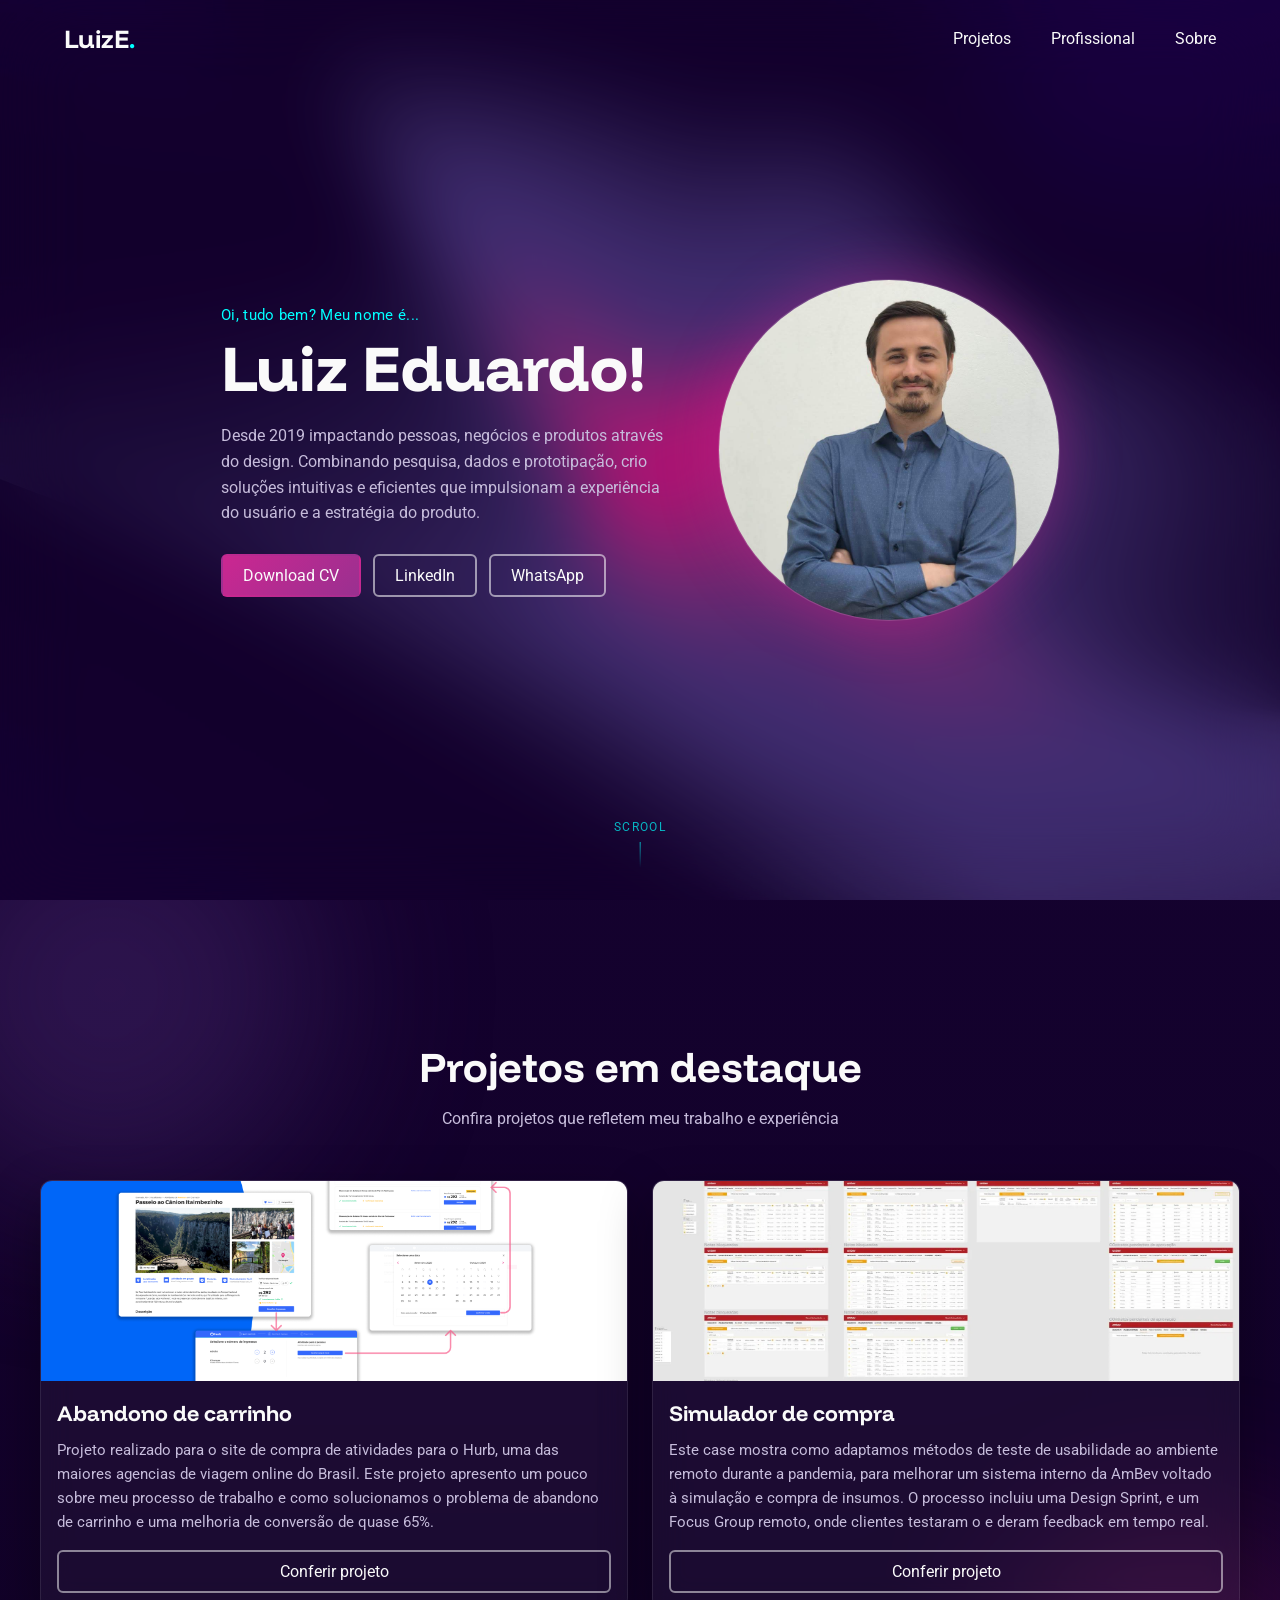
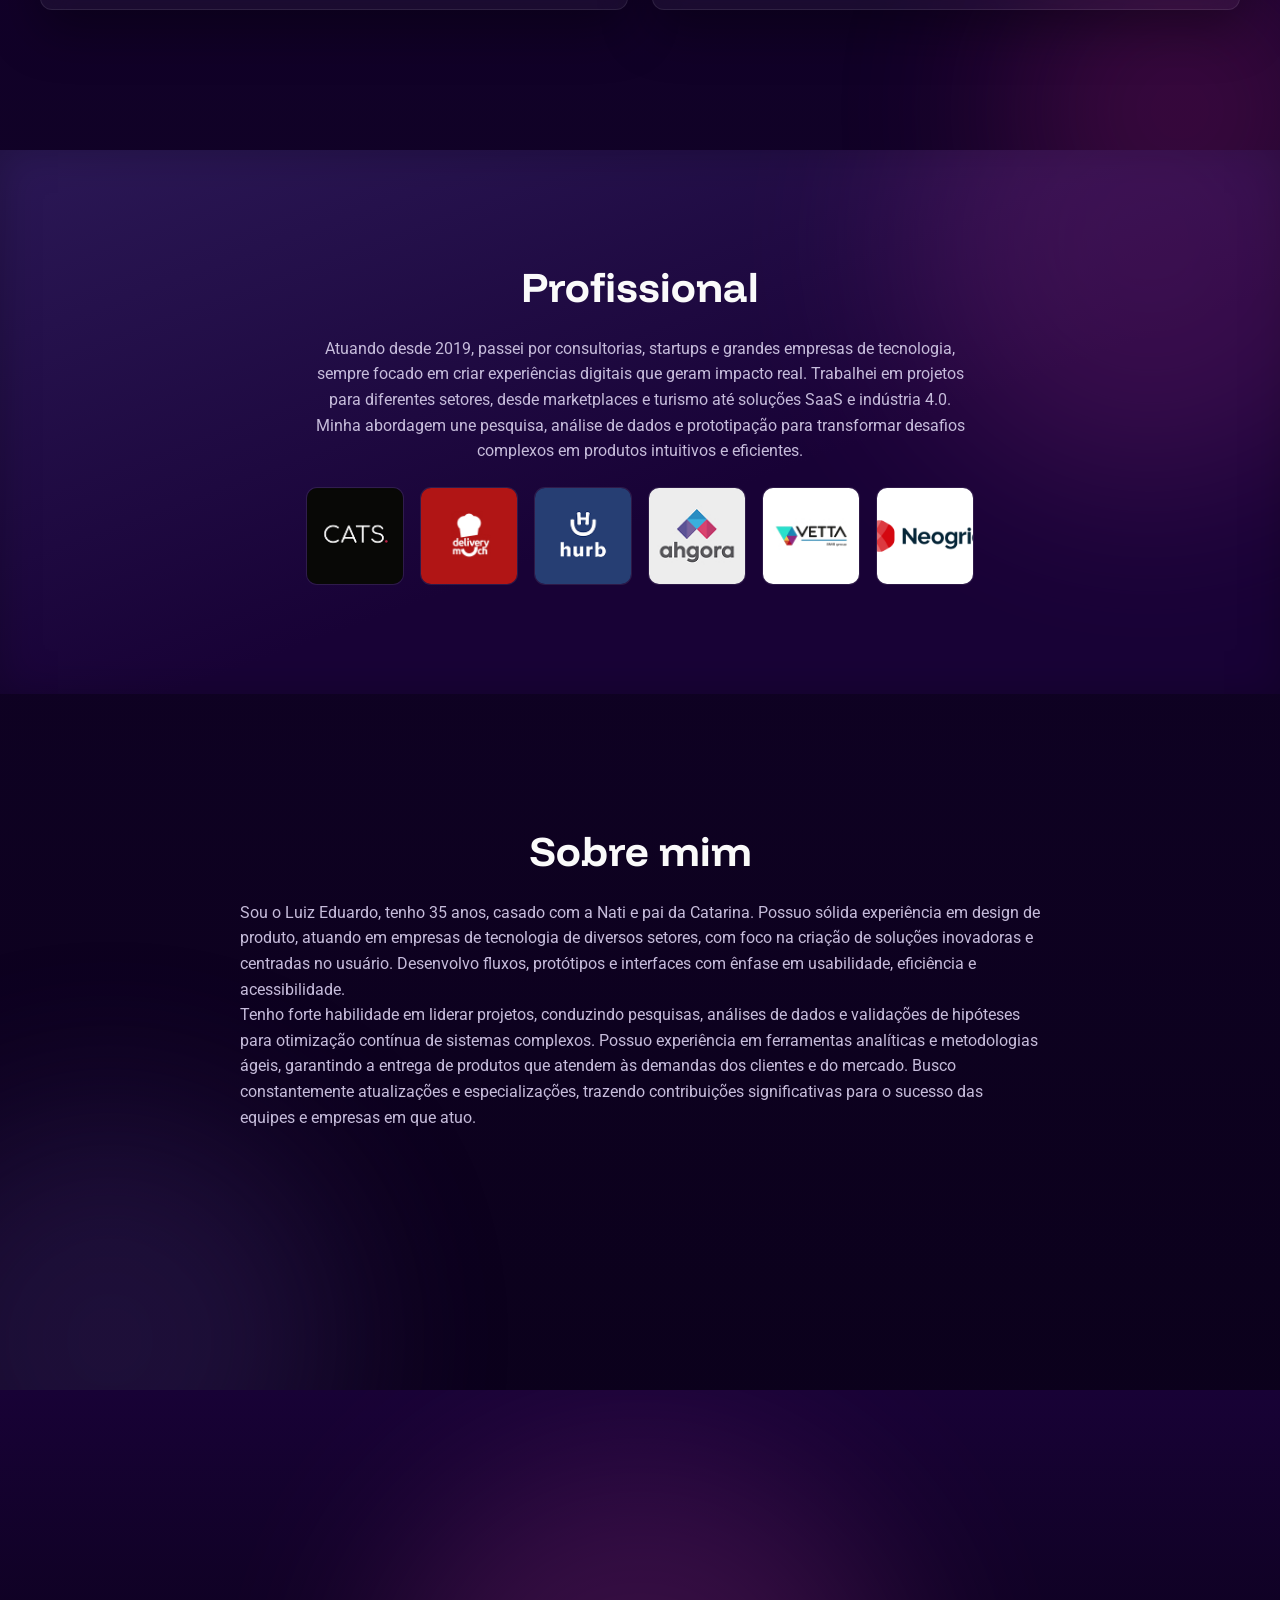
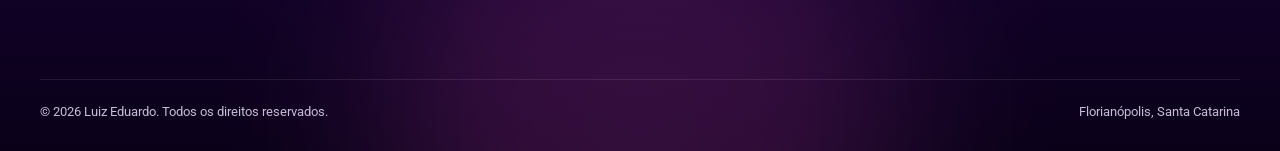
==== commit 3bee8349: "melhorando favicon" ====
--- a/index.html
+++ b/index.html
@@ -8,7 +8,7 @@
 <link rel="stylesheet" href="./estilos/style.css">
 <link rel="preconnect" href="https://fonts.gstatic.com" crossorigin>
 <link href="https://fonts.googleapis.com/css2?family=Roboto:ital,wght@0,100..900;1,100..900&family=Funnel+Display:wght@300..800&display=swap" rel="stylesheet">
-<link rel="icon" type="image/png" href="./image/favicon.png">
+<link rel="icon" type="image/png" href="./image/favicon-16x16.png">
 <style>
 
 </style>
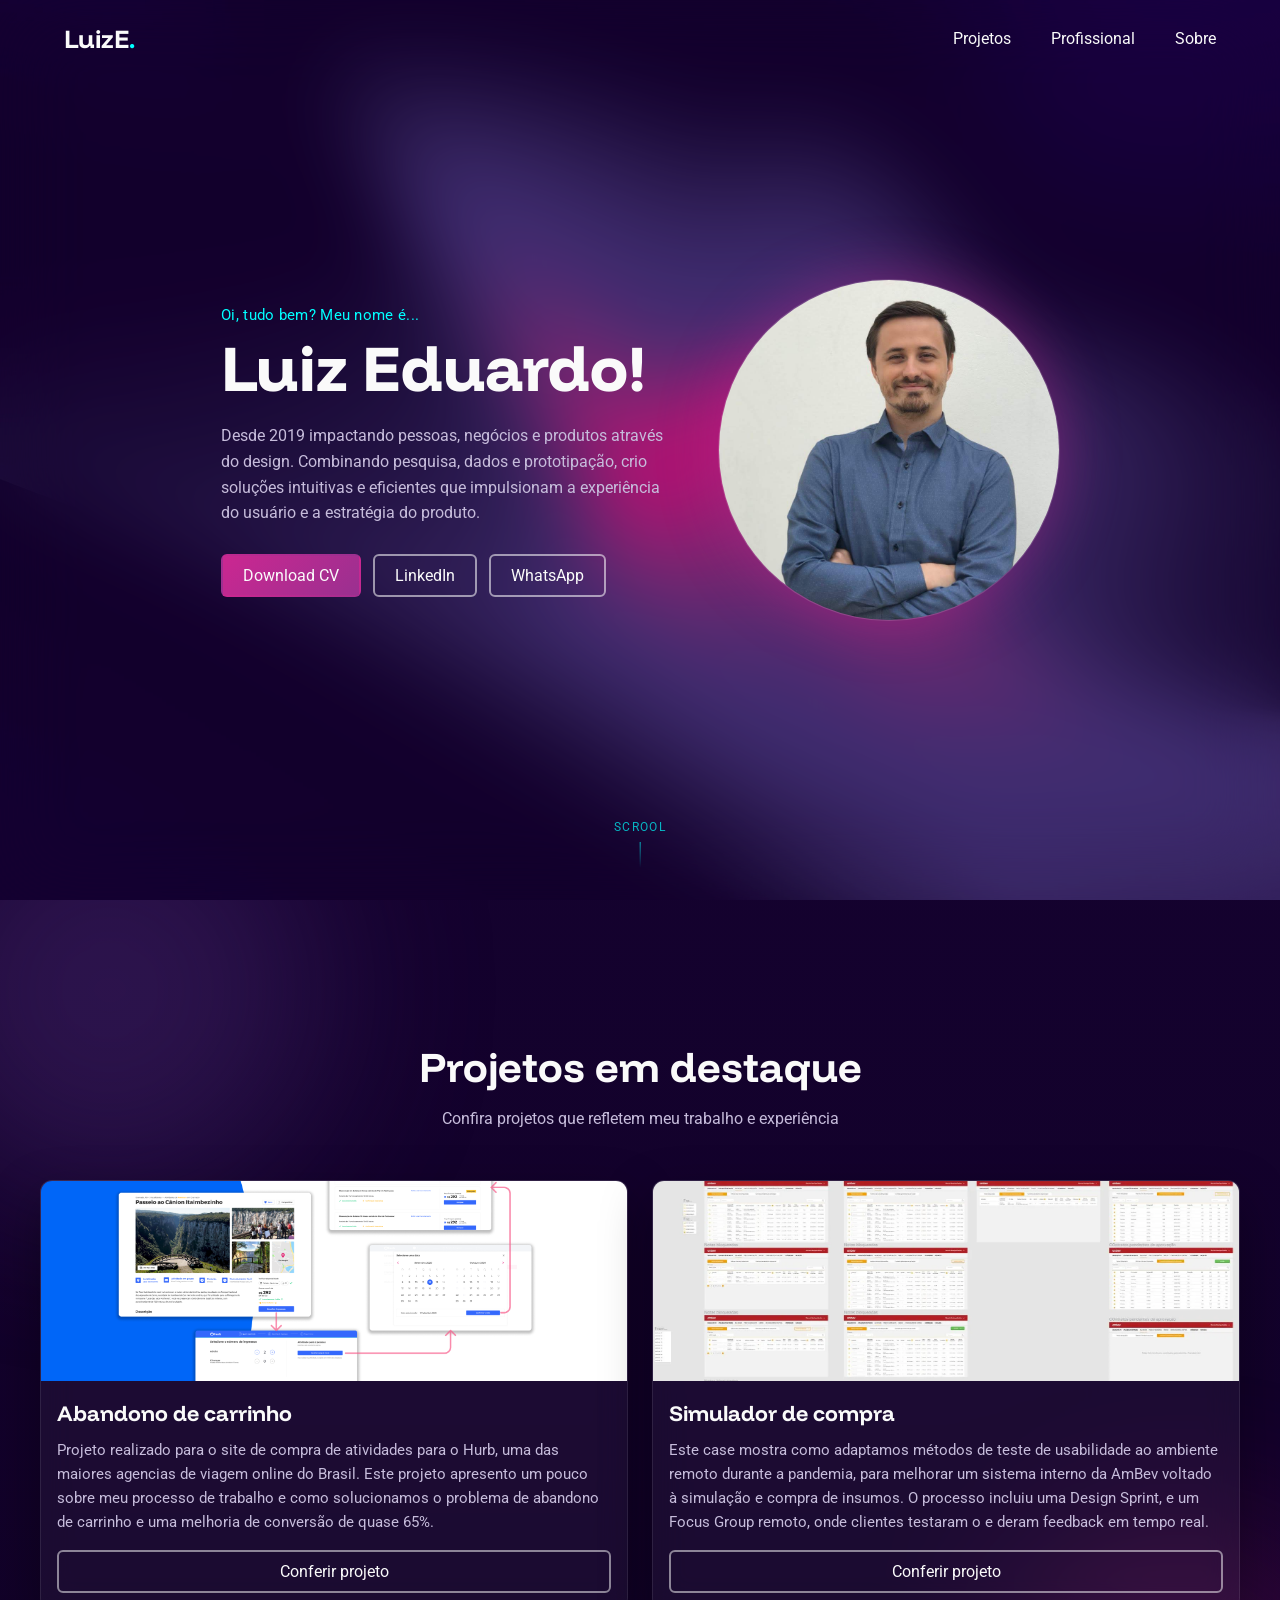
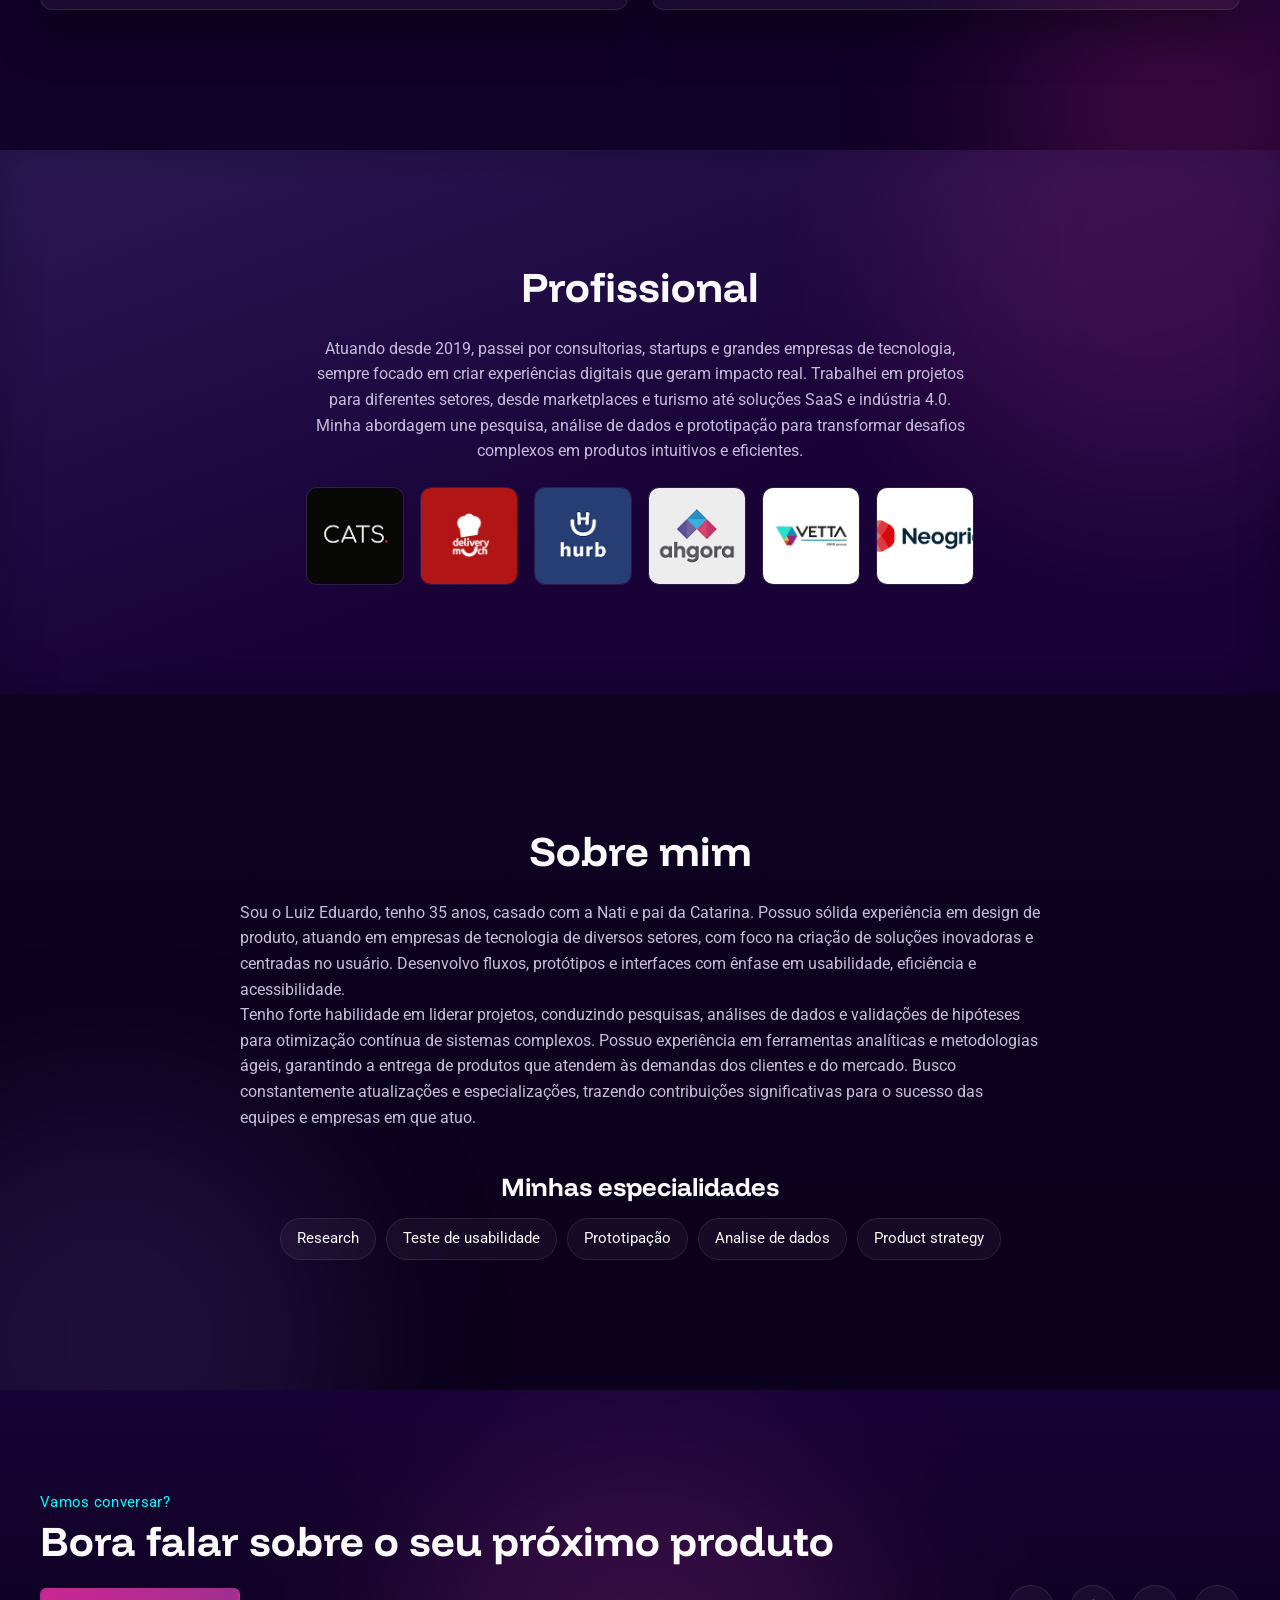
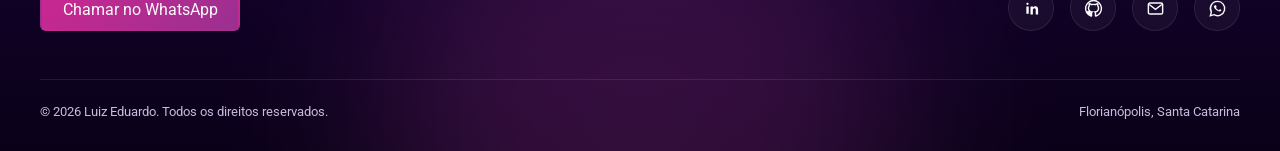
==== commit 1ee6fb9c: "melhorando favicon" ====
--- a/index.html
+++ b/index.html
@@ -8,7 +8,7 @@
 <link rel="stylesheet" href="./estilos/style.css">
 <link rel="preconnect" href="https://fonts.gstatic.com" crossorigin>
 <link href="https://fonts.googleapis.com/css2?family=Roboto:ital,wght@0,100..900;1,100..900&family=Funnel+Display:wght@300..800&display=swap" rel="stylesheet">
-<link rel="icon" type="image/png" href="./image/favicon-16x16.png">
+<link rel="icon" type="image/png" href="./image/favicon-32x32.png">
 <style>
 
 </style>
